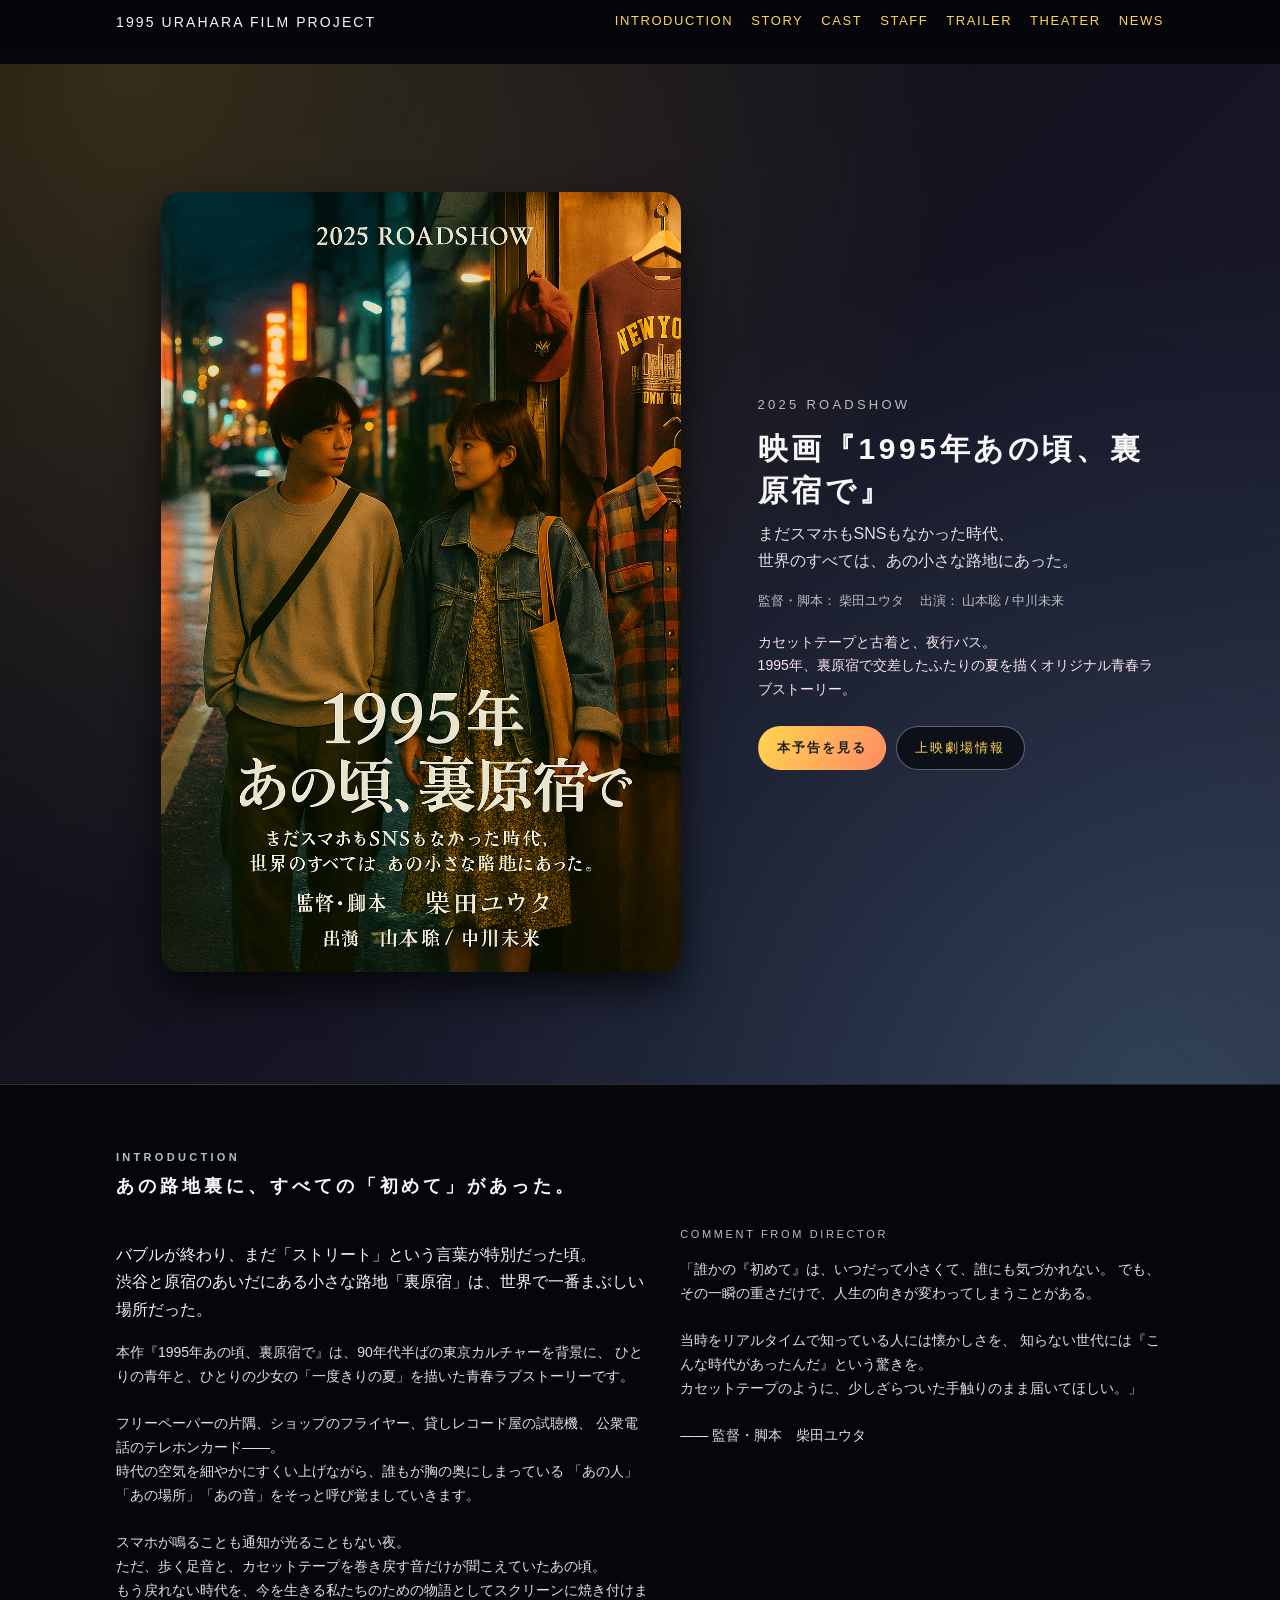
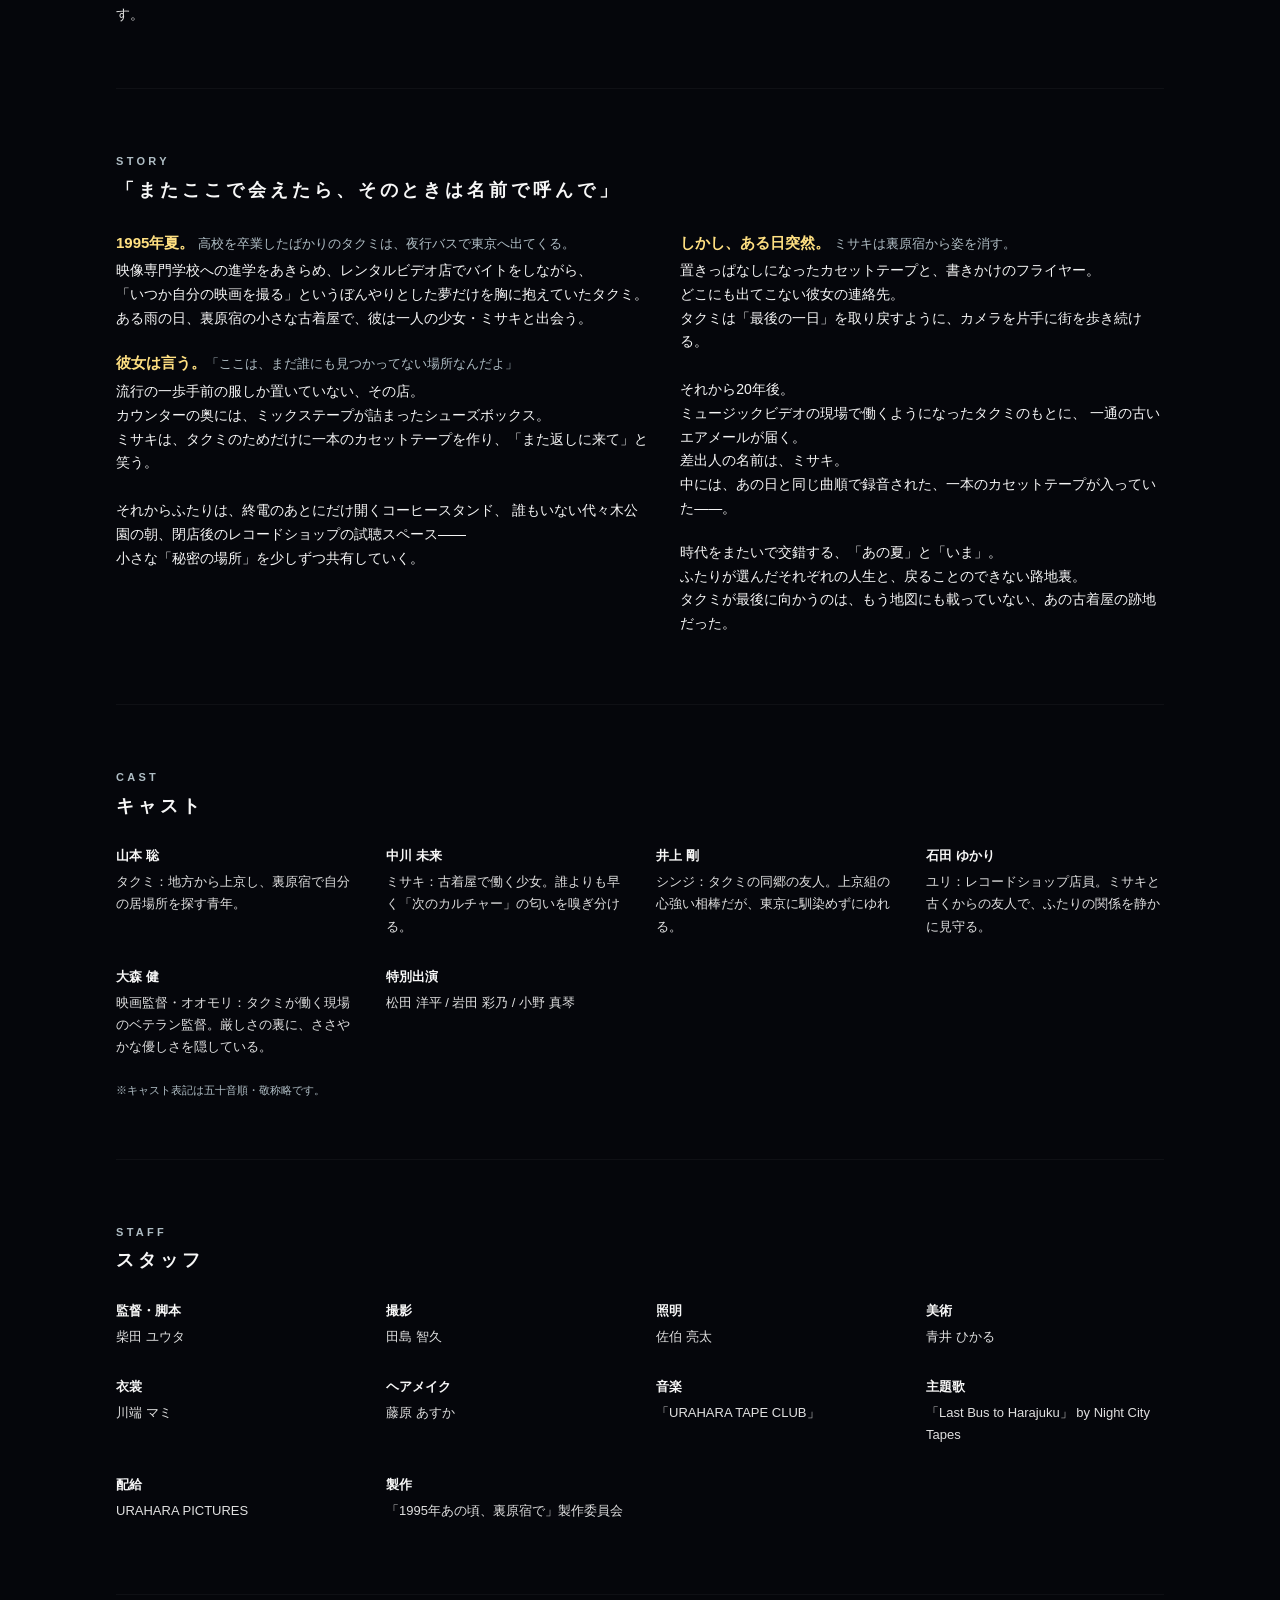
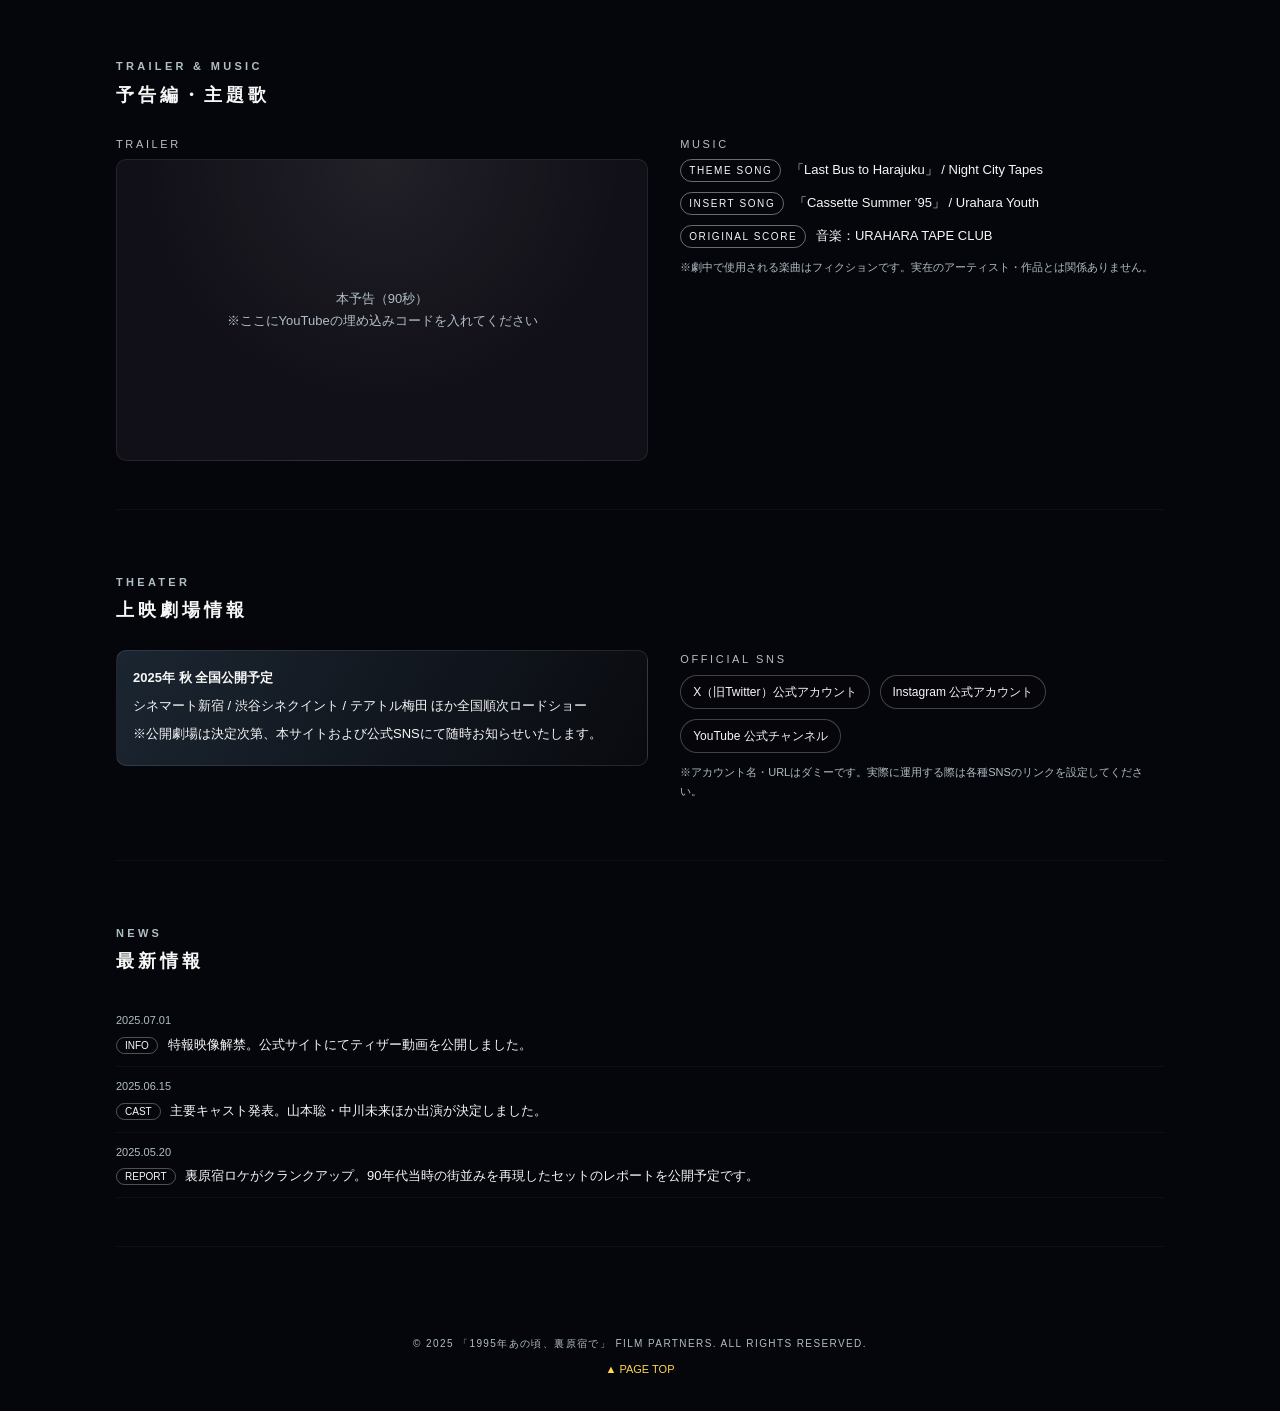
==== index.html @ 5f86fd77 "Add files via upload" ====
<!DOCTYPE html>
<html lang="ja">
<head>
    <meta charset="UTF-8">
    <title>映画『1995年あの頃、裏原宿で』公式サイト風ページ</title>
    <meta name="viewport" content="width=device-width, initial-scale=1">
    <meta name="description" content="映画『1995年あの頃、裏原宿で』。90年代半ば、裏原宿で出会ったふたりの青春ラブストーリー。">
    <style>
        /* -------------------------
           Base
        ------------------------- */
        * {
            box-sizing: border-box;
        }

        body {
            margin: 0;
            font-family: -apple-system, BlinkMacSystemFont, "Helvetica Neue", "Segoe UI", "ヒラギノ角ゴ ProN W3", "Hiragino Kaku Gothic ProN", "メイリオ", Meiryo, sans-serif;
            background: #05060b;
            color: #f7f7f7;
            line-height: 1.7;
        }

        a {
            color: #ffd54f;
            text-decoration: none;
        }
        a:hover {
            text-decoration: underline;
        }

        img {
            max-width: 100%;
            height: auto;
            display: block;
        }

        .wrapper {
            max-width: 1080px;
            margin: 0 auto;
            padding: 0 16px 64px;
        }

        /* -------------------------
           Header / Nav
        ------------------------- */
        header {
            position: fixed;
            top: 0;
            left: 0;
            right: 0;
            z-index: 100;
            background: linear-gradient(to bottom, rgba(5,6,11,0.95), rgba(5,6,11,0.2));
            backdrop-filter: blur(6px);
        }

        .header-inner {
            max-width: 1080px;
            margin: 0 auto;
            padding: 10px 16px;
            display: flex;
            align-items: center;
            justify-content: space-between;
        }

        .logo {
            font-size: 14px;
            letter-spacing: .15em;
            text-transform: uppercase;
            color: #f7f7f7;
        }

        .nav {
            display: flex;
            gap: 18px;
            font-size: 13px;
            letter-spacing: .12em;
        }

        .nav a {
            position: relative;
            padding-bottom: 4px;
        }

        .nav a::after {
            content: "";
            position: absolute;
            left: 0;
            bottom: 0;
            width: 0;
            height: 1px;
            background: #ffd54f;
            transition: width 0.25s;
        }

        .nav a:hover::after {
            width: 100%;
        }

        /* -------------------------
           Hero
        ------------------------- */
        .hero {
            margin-top: 64px;
            background:
                radial-gradient(circle at 10% 0%, rgba(255,213,79,0.18) 0, transparent 55%),
                radial-gradient(circle at 90% 100%, rgba(129,212,250,0.18) 0, transparent 55%),
                linear-gradient(135deg, #05060b 0%, #12111c 35%, #18182a 75%, #222233 100%);
            border-bottom: 1px solid rgba(255,255,255,0.06);
        }

        .hero-inner {
            max-width: 1080px;
            margin: 0 auto;
            padding: 80px 16px 64px;
            display: grid;
            /* 左＝画像／右＝テキスト。画像を広めに */
            grid-template-columns: minmax(0, 1.8fr) minmax(0, 1.2fr);
            gap: 32px;
            align-items: center;
        }

        @media (max-width: 768px) {
            .hero-inner {
                grid-template-columns: 1fr;
                padding-top: 72px;
            }
        }

        .hero-copy-eyecatch {
            font-size: 13px;
            letter-spacing: .25em;
            text-transform: uppercase;
            color: #bdbdbd;
            margin-bottom: 12px;
        }

        .hero-title-ja {
            font-size: 30px;
            line-height: 1.4;
            margin: 0 0 8px;
            letter-spacing: .12em;
        }

        .hero-subtitle {
            font-size: 16px;
            color: #e0e0e0;
            margin-bottom: 16px;
        }

        .hero-meta {
            font-size: 13px;
            color: #bdbdbd;
            margin-bottom: 18px;
        }

        .hero-meta span {
            display: inline-block;
            margin-right: 12px;
        }

        .hero-tagline {
            font-size: 14px;
            color: #fce4ec;
            margin-bottom: 24px;
        }

        .hero-buttons {
            display: flex;
            flex-wrap: wrap;
            gap: 10px;
        }

        .btn-main,
        .btn-sub {
            display: inline-flex;
            align-items: center;
            justify-content: center;
            padding: 10px 18px;
            font-size: 13px;
            border-radius: 999px;
            border: 1px solid rgba(255,255,255,0.35);
            text-transform: uppercase;
            letter-spacing: .16em;
            background: rgba(5,6,11,0.7);
        }

        .btn-main {
            background: linear-gradient(120deg, #ffd54f, #ff8a65);
            color: #212121;
            border-color: transparent;
            font-weight: 600;
        }

        .btn-main:hover {
            filter: brightness(1.08);
            text-decoration: none;
        }

        .btn-sub:hover {
            background: rgba(255,255,255,0.08);
            text-decoration: none;
        }

        .hero-poster {
            position: relative;
            border-radius: 20px;
            overflow: hidden;
            margin: 0 auto;
            max-width: 520px;           /* ポスターを大きめに表示 */
            box-shadow: 0 18px 40px rgba(0,0,0,0.7);
        }

        .hero-poster img {
            width: 100%;
            height: auto;
            display: block;
        }

        /* -------------------------
           Sections
        ------------------------- */
        section {
            padding: 48px 0;
            border-bottom: 1px solid rgba(255,255,255,0.04);
        }

        .section-title {
            font-size: 18px;
            letter-spacing: .22em;
            text-transform: uppercase;
            margin-bottom: 24px;
        }

        .section-title span {
            display: block;
            font-size: 11px;
            color: #b0bec5;
            letter-spacing: .3em;
            margin-bottom: 4px;
        }

        .intro-lead {
            font-size: 16px;
            margin-bottom: 18px;
        }

        .intro-text {
            font-size: 14px;
            color: #e0e0e0;
        }

        .two-column {
            display: grid;
            grid-template-columns: minmax(0, 2.2fr) minmax(0, 2fr);
            gap: 32px;
        }

        @media (max-width: 768px) {
            .two-column {
                grid-template-columns: 1fr;
            }
        }

        .section-label {
            font-size: 11px;
            color: #bdbdbd;
            text-transform: uppercase;
            letter-spacing: .24em;
            margin-bottom: 6px;
        }

        .story-text p {
            margin-top: 0;
            margin-bottom: 12px;
            font-size: 14px;
        }

        .story-year {
            font-size: 13px;
            color: #b0bec5;
            margin-bottom: 4px;
        }

        .story-year strong {
            font-size: 15px;
            color: #ffe082;
        }

        .story-block {
            margin-bottom: 20px;
        }

        /* Cast / Staff */
        .credit-list {
            display: grid;
            grid-template-columns: repeat(auto-fit, minmax(220px, 1fr));
            gap: 18px 32px;
            font-size: 13px;
        }

        .credit-list dt {
            font-weight: 700;
            margin-bottom: 4px;
        }

        .credit-list dd {
            margin: 0 0 10px;
            color: #e0e0e0;
        }

        .credit-note {
            font-size: 11px;
            color: #b0bec5;
            margin-top: 10px;
        }

        /* Trailer / Music / Theater */
        .video-frame {
            position: relative;
            padding-top: 56.25%;
            border-radius: 10px;
            overflow: hidden;
            background: radial-gradient(circle at 50% 0%, rgba(255,255,255,0.07), transparent 60%), #111018;
            border: 1px solid rgba(255,255,255,0.08);
        }

        .video-frame-inner {
            position: absolute;
            inset: 0;
            display: flex;
            align-items: center;
            justify-content: center;
            font-size: 13px;
            color: #b0bec5;
            text-align: center;
        }

        .music-list {
            list-style: none;
            padding: 0;
            margin: 0;
            font-size: 13px;
        }

        .music-list li {
            margin-bottom: 10px;
        }

        .badge {
            display: inline-block;
            padding: 2px 8px;
            font-size: 10px;
            border-radius: 999px;
            border: 1px solid rgba(255,255,255,0.4);
            margin-right: 6px;
            letter-spacing: .16em;
            text-transform: uppercase;
        }

        .theater-box {
            font-size: 13px;
            border-radius: 10px;
            padding: 16px 16px 14px;
            border: 1px solid rgba(255,255,255,0.1);
            background: linear-gradient(120deg, rgba(144,202,249,0.16), rgba(255,255,255,0.02));
        }

        .theater-box p {
            margin: 0 0 6px;
        }

        .sns-list {
            display: flex;
            flex-wrap: wrap;
            gap: 10px;
            font-size: 12px;
        }

        .sns-chip {
            border-radius: 999px;
            padding: 6px 12px;
            border: 1px solid rgba(255,255,255,0.25);
            background: rgba(5,6,11,0.8);
        }

        /* News */
        .news-list {
            list-style: none;
            margin: 0;
            padding: 0;
            font-size: 13px;
        }

        .news-item {
            padding: 10px 0;
            border-bottom: 1px solid rgba(255,255,255,0.04);
        }

        .news-date {
            font-size: 11px;
            color: #b0bec5;
            margin-bottom: 4px;
        }

        .news-tag {
            font-size: 10px;
            border-radius: 999px;
            padding: 2px 8px;
            margin-right: 6px;
            border: 1px solid rgba(255,255,255,0.3);
        }

        /* Footer */
        footer {
            padding: 24px 16px 32px;
            font-size: 10px;
            text-align: center;
            color: #b0bec5;
        }

        .copy {
            letter-spacing: .14em;
            text-transform: uppercase;
        }

        .page-top {
            display: inline-block;
            margin-top: 8px;
            font-size: 11px;
        }
    </style>
</head>
<body id="top">

<header>
    <div class="header-inner">
        <div class="logo">1995 URAHARA FILM PROJECT</div>
        <nav class="nav">
            <a href="#intro">INTRODUCTION</a>
            <a href="#story">STORY</a>
            <a href="#cast">CAST</a>
            <a href="#staff">STAFF</a>
            <a href="#trailer">TRAILER</a>
            <a href="#theater">THEATER</a>
            <a href="#news">NEWS</a>
        </nav>
    </div>
</header>

<!-- Hero -->
<section class="hero">
    <div class="hero-inner">
        <!-- 大きなポスター画像 -->
        <aside class="hero-poster" aria-label="映画ポスタービジュアル">
            <img src="poster_uraharakju1995.png"
                 alt="映画『1995年あの頃、裏原宿で』ポスタービジュアル">
        </aside>

        <!-- テキスト部分 -->
        <div>
            <div class="hero-copy-eyecatch">2025 ROADSHOW</div>
            <h1 class="hero-title-ja">映画『1995年あの頃、裏原宿で』</h1>
            <div class="hero-subtitle">
                まだスマホもSNSもなかった時代、<br>
                世界のすべては、あの小さな路地にあった。
            </div>

            <div class="hero-meta">
                <span>監督・脚本： 柴田ユウタ</span>
                <span>出演： 山本聡 / 中川未来</span>
            </div>

            <p class="hero-tagline">
                カセットテープと古着と、夜行バス。<br>
                1995年、裏原宿で交差したふたりの夏を描くオリジナル青春ラブストーリー。
            </p>

            <div class="hero-buttons">
                <a href="#trailer" class="btn-main">本予告を見る</a>
                <a href="#theater" class="btn-sub">上映劇場情報</a>
            </div>
        </div>
    </div>
</section>

<div class="wrapper">

    <!-- INTRODUCTION -->
    <section id="intro">
        <h2 class="section-title">
            <span>INTRODUCTION</span>
            あの路地裏に、すべての「初めて」があった。
        </h2>
        <div class="two-column">
            <div>
                <p class="intro-lead">
                    バブルが終わり、まだ「ストリート」という言葉が特別だった頃。<br>
                    渋谷と原宿のあいだにある小さな路地「裏原宿」は、世界で一番まぶしい場所だった。
                </p>
                <p class="intro-text">
                    本作『1995年あの頃、裏原宿で』は、90年代半ばの東京カルチャーを背景に、
                    ひとりの青年と、ひとりの少女の「一度きりの夏」を描いた青春ラブストーリーです。<br><br>
                    フリーペーパーの片隅、ショップのフライヤー、貸しレコード屋の試聴機、
                    公衆電話のテレホンカード——。<br>
                    時代の空気を細やかにすくい上げながら、誰もが胸の奥にしまっている
                    「あの人」「あの場所」「あの音」をそっと呼び覚ましていきます。<br><br>
                    スマホが鳴ることも通知が光ることもない夜。<br>
                    ただ、歩く足音と、カセットテープを巻き戻す音だけが聞こえていたあの頃。<br>
                    もう戻れない時代を、今を生きる私たちのための物語としてスクリーンに焼き付けます。
                </p>
            </div>
            <div>
                <div class="section-label">COMMENT FROM DIRECTOR</div>
                <p class="intro-text">
                    「誰かの『初めて』は、いつだって小さくて、誰にも気づかれない。
                    でも、その一瞬の重さだけで、人生の向きが変わってしまうことがある。<br><br>
                    当時をリアルタイムで知っている人には懐かしさを、
                    知らない世代には『こんな時代があったんだ』という驚きを。<br>
                    カセットテープのように、少しざらついた手触りのまま届いてほしい。」<br><br>
                    —— 監督・脚本　柴田ユウタ
                </p>
            </div>
        </div>
    </section>

    <!-- STORY -->
    <section id="story">
        <h2 class="section-title">
            <span>STORY</span>
            「またここで会えたら、そのときは名前で呼んで」
        </h2>
        <div class="two-column story-text">
            <div>
                <div class="story-block">
                    <div class="story-year"><strong>1995年夏。</strong> 高校を卒業したばかりのタクミは、夜行バスで東京へ出てくる。</div>
                    <p>
                        映像専門学校への進学をあきらめ、レンタルビデオ店でバイトをしながら、<br>
                        「いつか自分の映画を撮る」というぼんやりとした夢だけを胸に抱えていたタクミ。<br>
                        ある雨の日、裏原宿の小さな古着屋で、彼は一人の少女・ミサキと出会う。
                    </p>
                </div>
                <div class="story-block">
                    <div class="story-year"><strong>彼女は言う。</strong>「ここは、まだ誰にも見つかってない場所なんだよ」</div>
                    <p>
                        流行の一歩手前の服しか置いていない、その店。<br>
                        カウンターの奥には、ミックステープが詰まったシューズボックス。<br>
                        ミサキは、タクミのためだけに一本のカセットテープを作り、「また返しに来て」と笑う。<br><br>
                        それからふたりは、終電のあとにだけ開くコーヒースタンド、
                        誰もいない代々木公園の朝、閉店後のレコードショップの試聴スペース——<br>
                        小さな「秘密の場所」を少しずつ共有していく。
                    </p>
                </div>
            </div>
            <div>
                <div class="story-block">
                    <div class="story-year"><strong>しかし、ある日突然。</strong> ミサキは裏原宿から姿を消す。</div>
                    <p>
                        置きっぱなしになったカセットテープと、書きかけのフライヤー。<br>
                        どこにも出てこない彼女の連絡先。<br>
                        タクミは「最後の一日」を取り戻すように、カメラを片手に街を歩き続ける。<br><br>
                        それから20年後。<br>
                        ミュージックビデオの現場で働くようになったタクミのもとに、
                        一通の古いエアメールが届く。<br>
                        差出人の名前は、ミサキ。<br>
                        中には、あの日と同じ曲順で録音された、一本のカセットテープが入っていた——。
                    </p>
                </div>
                <div class="story-block">
                    <p>
                        時代をまたいで交錯する、「あの夏」と「いま」。<br>
                        ふたりが選んだそれぞれの人生と、戻ることのできない路地裏。<br>
                        タクミが最後に向かうのは、もう地図にも載っていない、あの古着屋の跡地だった。
                    </p>
                </div>
            </div>
        </div>
    </section>

    <!-- CAST -->
    <section id="cast">
        <h2 class="section-title">
            <span>CAST</span>
            キャスト
        </h2>
        <dl class="credit-list">
            <div>
                <dt>山本 聡</dt>
                <dd>タクミ：地方から上京し、裏原宿で自分の居場所を探す青年。</dd>
            </div>
            <div>
                <dt>中川 未来</dt>
                <dd>ミサキ：古着屋で働く少女。誰よりも早く「次のカルチャー」の匂いを嗅ぎ分ける。</dd>
            </div>
            <div>
                <dt>井上 剛</dt>
                <dd>シンジ：タクミの同郷の友人。上京組の心強い相棒だが、東京に馴染めずにゆれる。</dd>
            </div>
            <div>
                <dt>石田 ゆかり</dt>
                <dd>ユリ：レコードショップ店員。ミサキと古くからの友人で、ふたりの関係を静かに見守る。</dd>
            </div>
            <div>
                <dt>大森 健</dt>
                <dd>映画監督・オオモリ：タクミが働く現場のベテラン監督。厳しさの裏に、ささやかな優しさを隠している。</dd>
            </div>
            <div>
                <dt>特別出演</dt>
                <dd>松田 洋平 / 岩田 彩乃 / 小野 真琴</dd>
            </div>
        </dl>
        <p class="credit-note">
            ※キャスト表記は五十音順・敬称略です。
        </p>
    </section>

    <!-- STAFF -->
    <section id="staff">
        <h2 class="section-title">
            <span>STAFF</span>
            スタッフ
        </h2>
        <dl class="credit-list">
            <div>
                <dt>監督・脚本</dt>
                <dd>柴田 ユウタ</dd>
            </div>
            <div>
                <dt>撮影</dt>
                <dd>田島 智久</dd>
            </div>
            <div>
                <dt>照明</dt>
                <dd>佐伯 亮太</dd>
            </div>
            <div>
                <dt>美術</dt>
                <dd>青井 ひかる</dd>
            </div>
            <div>
                <dt>衣裳</dt>
                <dd>川端 マミ</dd>
            </div>
            <div>
                <dt>ヘアメイク</dt>
                <dd>藤原 あすか</dd>
            </div>
            <div>
                <dt>音楽</dt>
                <dd>「URAHARA TAPE CLUB」</dd>
            </div>
            <div>
                <dt>主題歌</dt>
                <dd>「Last Bus to Harajuku」 by Night City Tapes</dd>
            </div>
            <div>
                <dt>配給</dt>
                <dd>URAHARA PICTURES</dd>
            </div>
            <div>
                <dt>製作</dt>
                <dd>「1995年あの頃、裏原宿で」製作委員会</dd>
            </div>
        </dl>
    </section>

    <!-- TRAILER / MUSIC -->
    <section id="trailer">
        <h2 class="section-title">
            <span>TRAILER &amp; MUSIC</span>
            予告編・主題歌
        </h2>
        <div class="two-column">
            <div>
                <div class="section-label">TRAILER</div>
                <div class="video-frame">
                    <!-- 実際にYouTubeなどを埋め込む場合は iframe をここに -->
                    <div class="video-frame-inner">
                        本予告（90秒）<br>
                        ※ここにYouTubeの埋め込みコードを入れてください
                    </div>
                </div>
            </div>
            <div>
                <div class="section-label">MUSIC</div>
                <ul class="music-list">
                    <li>
                        <span class="badge">THEME SONG</span>
                        「Last Bus to Harajuku」 / Night City Tapes
                    </li>
                    <li>
                        <span class="badge">INSERT SONG</span>
                        「Cassette Summer ’95」 / Urahara Youth
                    </li>
                    <li>
                        <span class="badge">ORIGINAL SCORE</span>
                        音楽：URAHARA TAPE CLUB
                    </li>
                </ul>
                <p class="credit-note">
                    ※劇中で使用される楽曲はフィクションです。実在のアーティスト・作品とは関係ありません。
                </p>
            </div>
        </div>
    </section>

    <!-- THEATER -->
    <section id="theater">
        <h2 class="section-title">
            <span>THEATER</span>
            上映劇場情報
        </h2>
        <div class="two-column">
            <div>
                <div class="theater-box">
                    <p><strong>2025年 秋 全国公開予定</strong></p>
                    <p>シネマート新宿 / 渋谷シネクイント / テアトル梅田 ほか全国順次ロードショー</p>
                    <p>※公開劇場は決定次第、本サイトおよび公式SNSにて随時お知らせいたします。</p>
                </div>
            </div>
            <div>
                <div class="section-label">OFFICIAL SNS</div>
                <div class="sns-list">
                    <div class="sns-chip">X（旧Twitter）公式アカウント</div>
                    <div class="sns-chip">Instagram 公式アカウント</div>
                    <div class="sns-chip">YouTube 公式チャンネル</div>
                </div>
                <p class="credit-note">
                    ※アカウント名・URLはダミーです。実際に運用する際は各種SNSのリンクを設定してください。
                </p>
            </div>
        </div>
    </section>

    <!-- NEWS -->
    <section id="news">
        <h2 class="section-title">
            <span>NEWS</span>
            最新情報
        </h2>
        <ul class="news-list">
            <li class="news-item">
                <div class="news-date">2025.07.01</div>
                <div>
                    <span class="news-tag">INFO</span>
                    特報映像解禁。公式サイトにてティザー動画を公開しました。
                </div>
            </li>
            <li class="news-item">
                <div class="news-date">2025.06.15</div>
                <div>
                    <span class="news-tag">CAST</span>
                    主要キャスト発表。山本聡・中川未来ほか出演が決定しました。
                </div>
            </li>
            <li class="news-item">
                <div class="news-date">2025.05.20</div>
                <div>
                    <span class="news-tag">REPORT</span>
                    裏原宿ロケがクランクアップ。90年代当時の街並みを再現したセットのレポートを公開予定です。
                </div>
            </li>
        </ul>
    </section>

</div><!-- /.wrapper -->

<footer>
    <div class="copy">
        © 2025 「1995年あの頃、裏原宿で」 Film Partners. All Rights Reserved.
    </div>
    <a href="#top" class="page-top">▲ PAGE TOP</a>
</footer>

</body>
</html>
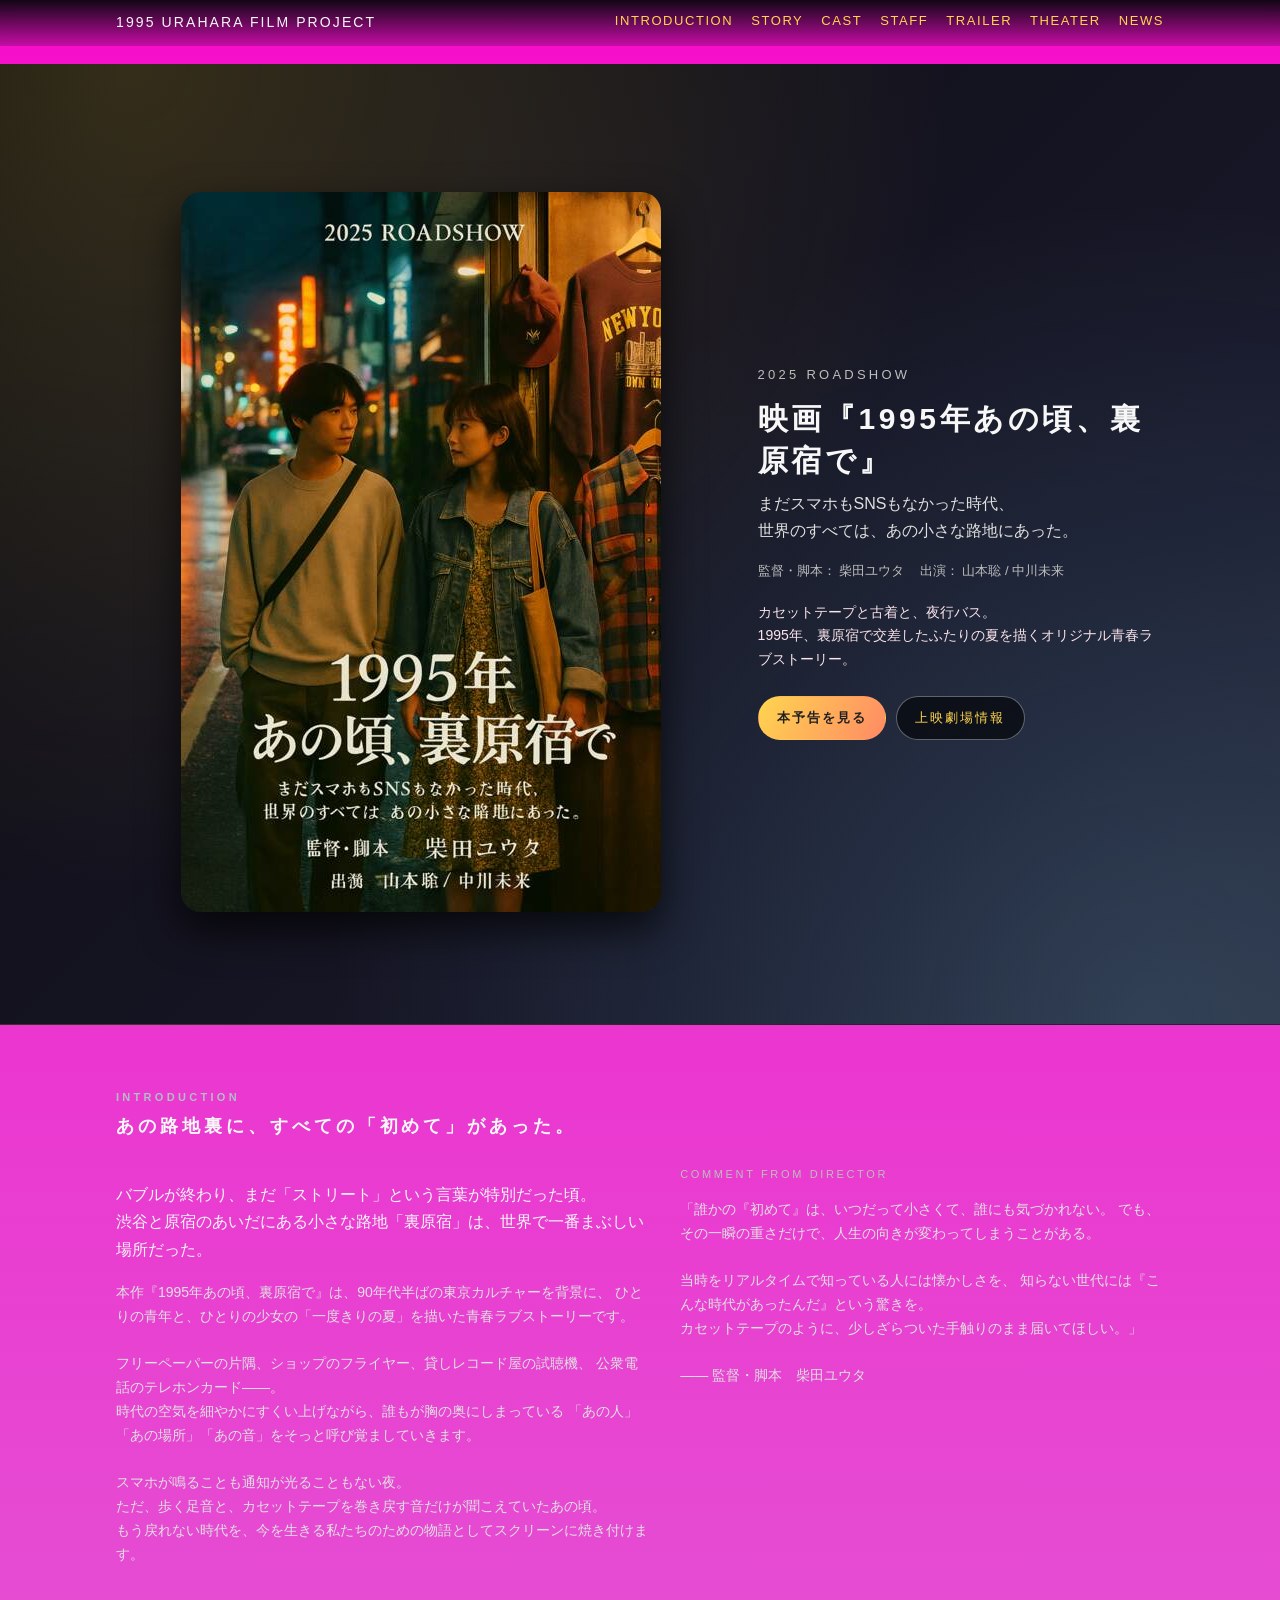
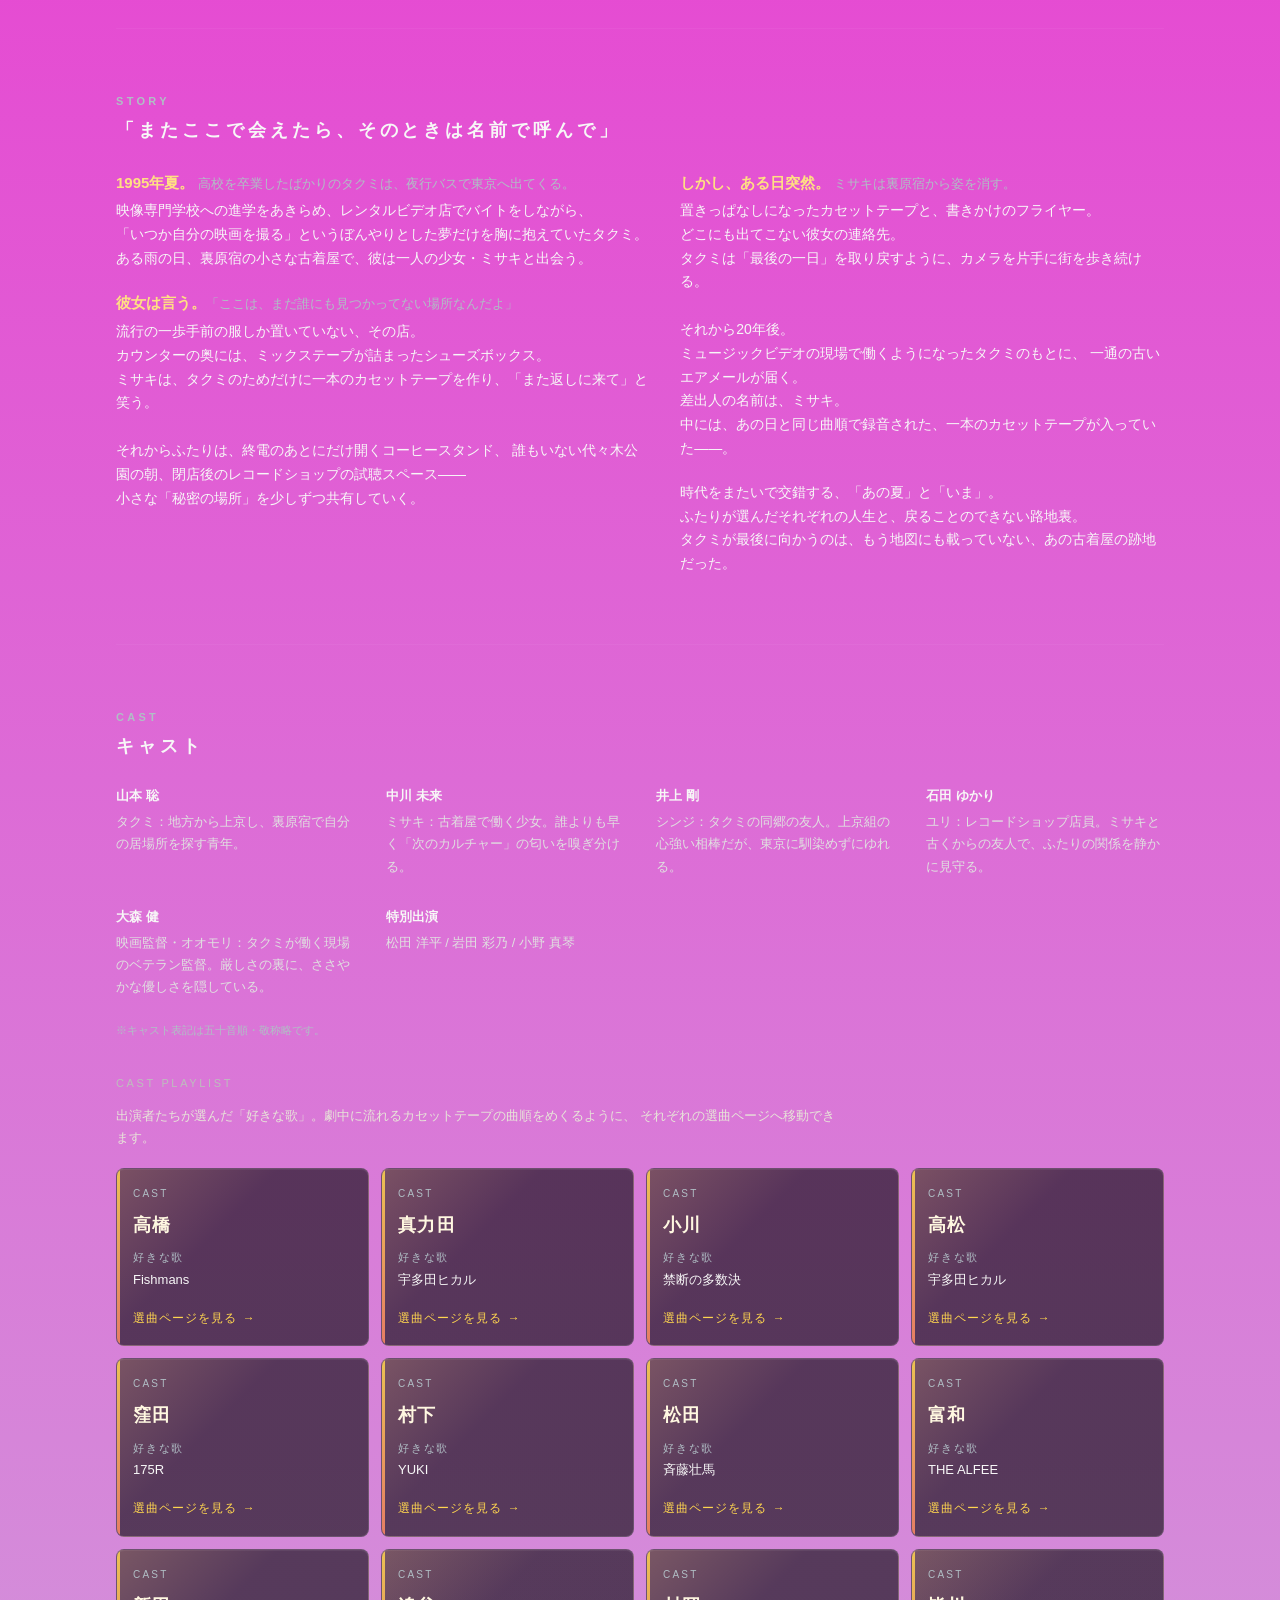
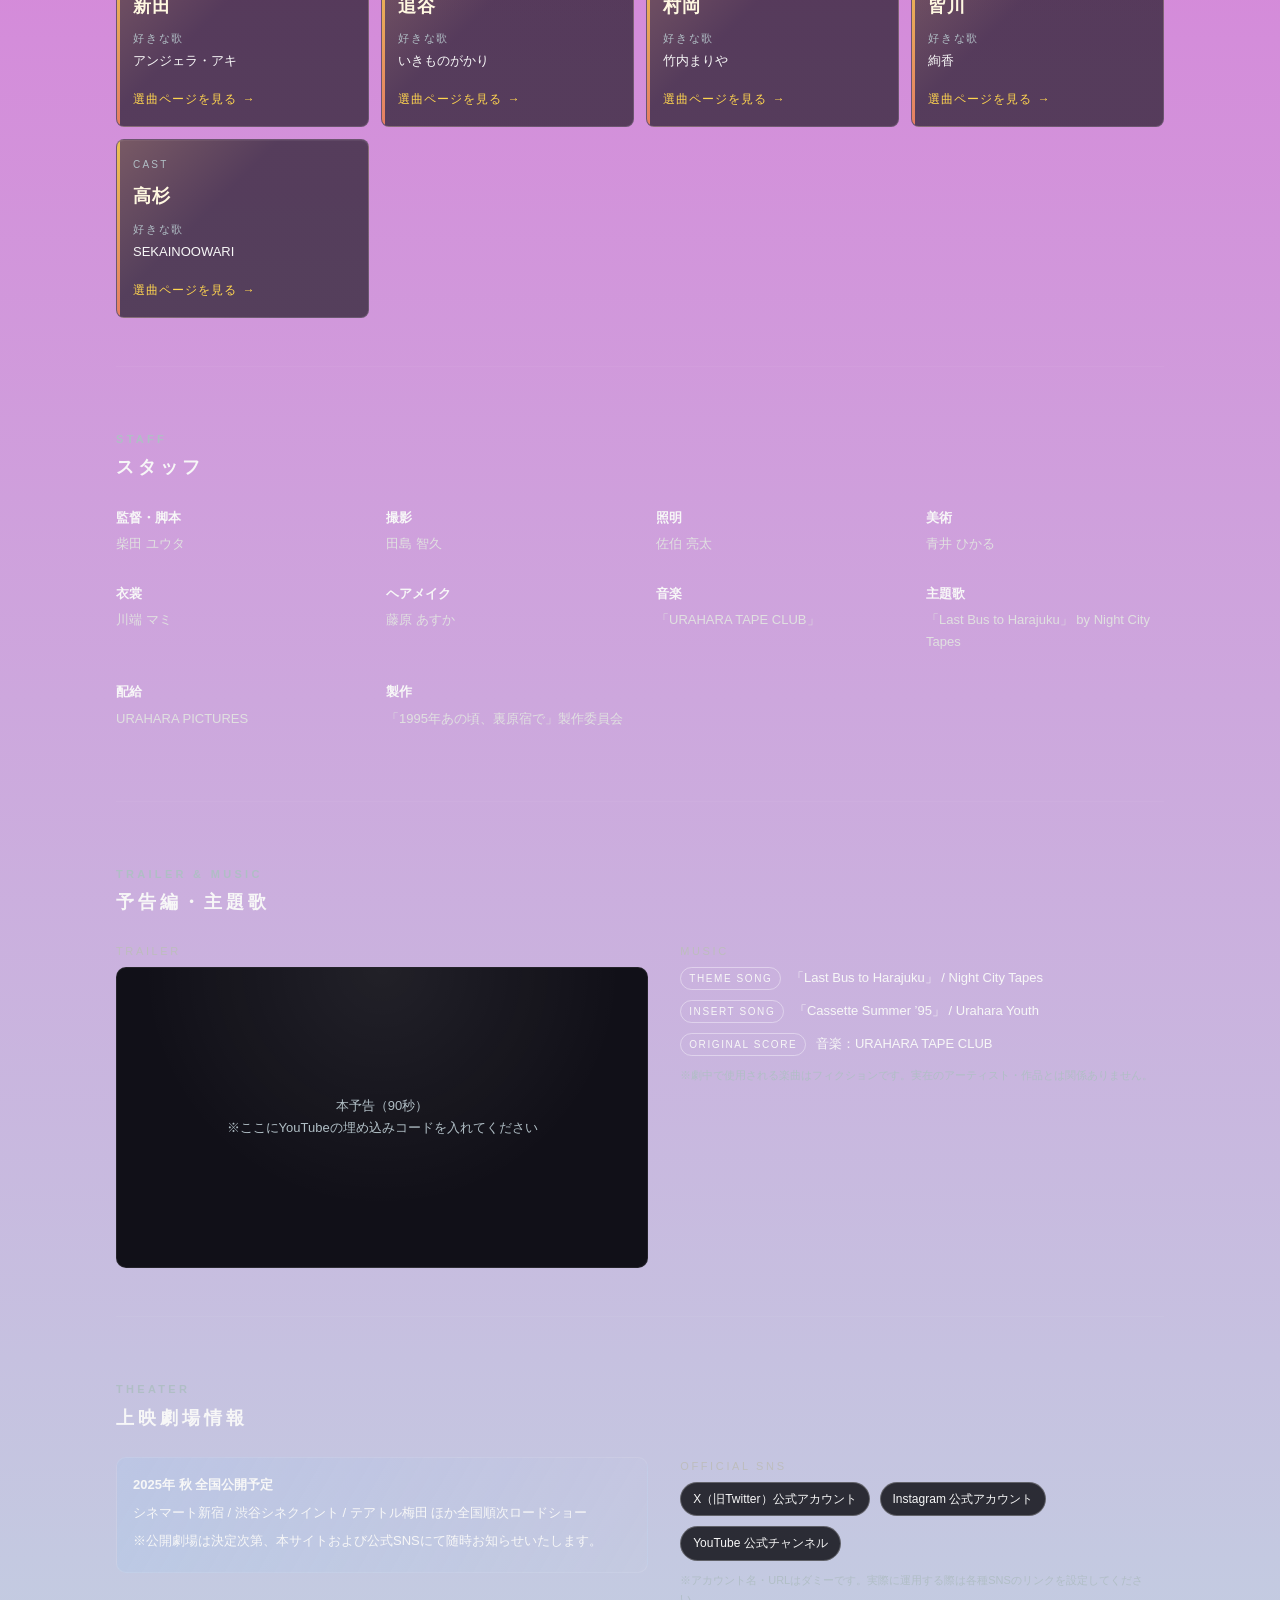
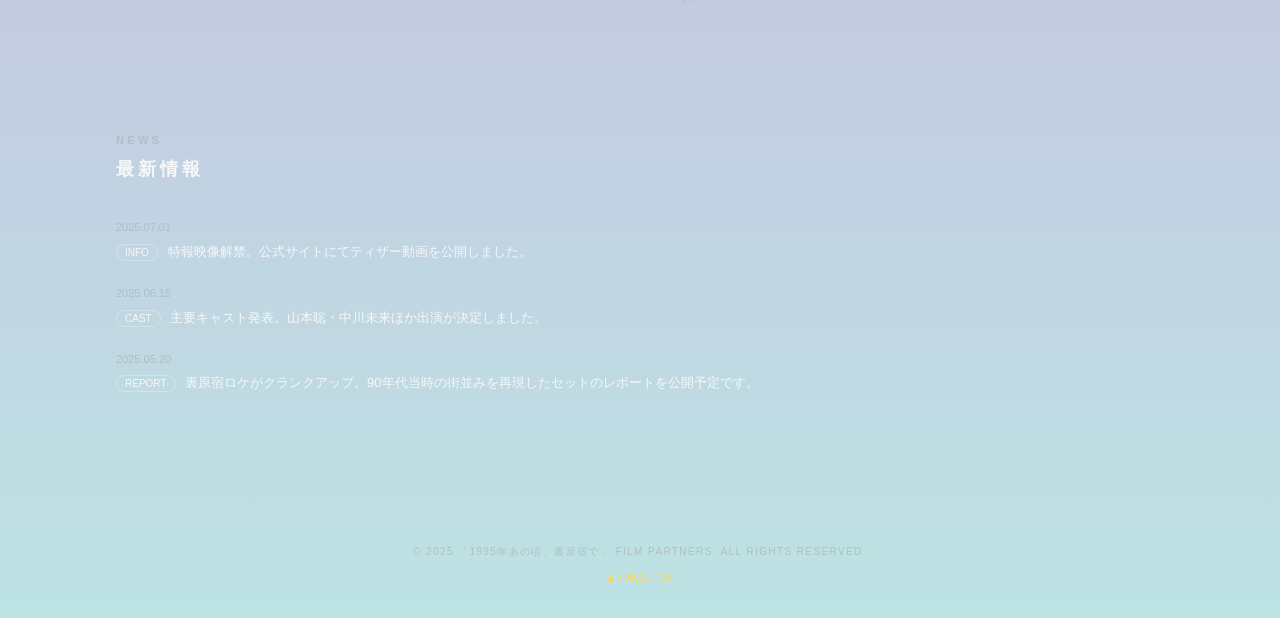
==== commit 921fc471: "Add files via upload" ====
--- a/index.html
+++ b/index.html
@@ -16,7 +16,9 @@
         body {
             margin: 0;
             font-family: -apple-system, BlinkMacSystemFont, "Helvetica Neue", "Segoe UI", "ヒラギノ角ゴ ProN W3", "Hiragino Kaku Gothic ProN", "メイリオ", Meiryo, sans-serif;
-            background: #05060b;
+            background: #7b85b6;
+            background: linear-gradient(rgba(253, 16, 166, 0.5),rgba(29, 57, 239, 0.5));
+            background: linear-gradient(rgb(246, 13, 203),rgb(189, 227, 228));
             color: #f7f7f7;
             line-height: 1.7;
         }
@@ -309,16 +311,105 @@
             color: #e0e0e0;
         }
 
-        .credit-note {
-            font-size: 11px;
-            color: #b0bec5;
-            margin-top: 10px;
-        }
-
-        /* Trailer / Music / Theater */
-        .video-frame {
-            position: relative;
-            padding-top: 56.25%;
+        .credit-note {
+            font-size: 11px;
+            color: #b0bec5;
+            margin-top: 10px;
+        }
+
+        .cast-song-intro {
+            margin: 34px 0 16px;
+            max-width: 720px;
+            color: #e7e4d8;
+            font-size: 13px;
+        }
+
+        .cast-song-grid {
+            display: grid;
+            grid-template-columns: repeat(auto-fit, minmax(230px, 1fr));
+            gap: 12px;
+            margin-top: 18px;
+        }
+
+        .cast-song-card {
+            position: relative;
+            min-height: 132px;
+            padding: 16px 16px 15px;
+            border: 1px solid rgba(255,255,255,0.13);
+            border-radius: 8px;
+            background:
+                linear-gradient(135deg, rgba(255,213,79,0.14), rgba(5,6,11,0.15) 38%),
+                rgba(5,6,11,0.54);
+            box-shadow: inset 0 1px 0 rgba(255,255,255,0.06);
+            overflow: hidden;
+        }
+
+        .cast-song-card::before {
+            content: "";
+            position: absolute;
+            left: 0;
+            top: 0;
+            width: 3px;
+            height: 100%;
+            background: linear-gradient(to bottom, #ffd54f, #ff8a65);
+            opacity: .85;
+        }
+
+        .cast-song-role {
+            display: block;
+            margin-bottom: 8px;
+            color: #b0bec5;
+            font-size: 10px;
+            letter-spacing: .22em;
+            text-transform: uppercase;
+        }
+
+        .cast-song-name {
+            margin: 0 0 8px;
+            color: #fff8e1;
+            font-size: 18px;
+            font-weight: 700;
+            letter-spacing: .08em;
+        }
+
+        .cast-song-label {
+            color: #b0bec5;
+            font-size: 11px;
+            letter-spacing: .16em;
+        }
+
+        .cast-song-title {
+            margin: 2px 0 12px;
+            color: #f7f7f7;
+            font-size: 13px;
+        }
+
+        .cast-song-card a {
+            display: inline-flex;
+            align-items: center;
+            color: #ffd54f;
+            font-size: 12px;
+            letter-spacing: .08em;
+        }
+
+        .cast-song-card a::after {
+            content: "→";
+            margin-left: 6px;
+            transition: transform .2s ease;
+        }
+
+        .cast-song-card a:hover {
+            text-decoration: none;
+        }
+
+        .cast-song-card a:hover::after {
+            transform: translateX(3px);
+        }
+
+        /* Trailer / Music / Theater */
+        .video-frame {
+            position: relative;
+            padding-top: 56.25%;
             border-radius: 10px;
             overflow: hidden;
             background: radial-gradient(circle at 50% 0%, rgba(255,255,255,0.07), transparent 60%), #111018;
@@ -453,8 +544,8 @@
     <div class="hero-inner">
         <!-- 大きなポスター画像 -->
         <aside class="hero-poster" aria-label="映画ポスタービジュアル">
-            <img src="poster_uraharakju1995.png"
-                 alt="映画『1995年あの頃、裏原宿で』ポスタービジュアル">
+            <img src="movie-web.jpg"
+                 alt="映画『1995年あの頃、裏原宿で』ポスタービジュアル">
         </aside>
 
         <!-- テキスト部分 -->
@@ -609,10 +700,112 @@
                 <dd>松田 洋平 / 岩田 彩乃 / 小野 真琴</dd>
             </div>
         </dl>
-        <p class="credit-note">
-            ※キャスト表記は五十音順・敬称略です。
-        </p>
-    </section>
+        <p class="credit-note">
+            ※キャスト表記は五十音順・敬称略です。
+        </p>
+
+        <div class="cast-song-intro">
+            <div class="section-label">CAST PLAYLIST</div>
+            <p>
+                出演者たちが選んだ「好きな歌」。劇中に流れるカセットテープの曲順をめくるように、
+                それぞれの選曲ページへ移動できます。
+            </p>
+        </div>
+
+        <div class="cast-song-grid" aria-label="出演者の好きな歌リンク集">
+            <article class="cast-song-card">
+                <span class="cast-song-role">CAST</span>
+                <h3 class="cast-song-name">高橋</h3>
+                <div class="cast-song-label">好きな歌</div>
+                <p class="cast-song-title">Fishmans</p>
+                <a href="https://yt-takahashi00.github.io/mysite/" target="_blank" rel="noopener">選曲ページを見る</a>
+            </article>
+            <article class="cast-song-card">
+                <span class="cast-song-role">CAST</span>
+                <h3 class="cast-song-name">真力田</h3>
+                <div class="cast-song-label">好きな歌</div>
+                <p class="cast-song-title">宇多田ヒカル</p>
+                <a href="https://naomimakata.github.io/mysite/" target="_blank" rel="noopener">選曲ページを見る</a>
+            </article>
+            <article class="cast-song-card">
+                <span class="cast-song-role">CAST</span>
+                <h3 class="cast-song-name">小川</h3>
+                <div class="cast-song-label">好きな歌</div>
+                <p class="cast-song-title">禁断の多数決</p>
+                <a href="https://ogawahi.github.io/mysite/" target="_blank" rel="noopener">選曲ページを見る</a>
+            </article>
+            <article class="cast-song-card">
+                <span class="cast-song-role">CAST</span>
+                <h3 class="cast-song-name">高松</h3>
+                <div class="cast-song-label">好きな歌</div>
+                <p class="cast-song-title">宇多田ヒカル</p>
+                <a href="https://naho19810523-beep.github.io/mysite/mysong.html" target="_blank" rel="noopener">選曲ページを見る</a>
+            </article>
+            <article class="cast-song-card">
+                <span class="cast-song-role">CAST</span>
+                <h3 class="cast-song-name">窪田</h3>
+                <div class="cast-song-label">好きな歌</div>
+                <p class="cast-song-title">175R</p>
+                <a href="https://khmaa-ops.github.io/mysite/" target="_blank" rel="noopener">選曲ページを見る</a>
+            </article>
+            <article class="cast-song-card">
+                <span class="cast-song-role">CAST</span>
+                <h3 class="cast-song-name">村下</h3>
+                <div class="cast-song-label">好きな歌</div>
+                <p class="cast-song-title">YUKI</p>
+                <a href="https://aya7mido.github.io/mysite/" target="_blank" rel="noopener">選曲ページを見る</a>
+            </article>
+            <article class="cast-song-card">
+                <span class="cast-song-role">CAST</span>
+                <h3 class="cast-song-name">松田</h3>
+                <div class="cast-song-label">好きな歌</div>
+                <p class="cast-song-title">斉藤壮馬</p>
+                <a href="https://taro675.github.io/mysite/" target="_blank" rel="noopener">選曲ページを見る</a>
+            </article>
+            <article class="cast-song-card">
+                <span class="cast-song-role">CAST</span>
+                <h3 class="cast-song-name">富和</h3>
+                <div class="cast-song-label">好きな歌</div>
+                <p class="cast-song-title">THE ALFEE</p>
+                <a href="https://j-fuwa.github.io/mysite/" target="_blank" rel="noopener">選曲ページを見る</a>
+            </article>
+            <article class="cast-song-card">
+                <span class="cast-song-role">CAST</span>
+                <h3 class="cast-song-name">新田</h3>
+                <div class="cast-song-label">好きな歌</div>
+                <p class="cast-song-title">アンジェラ・アキ</p>
+                <a href="https://aya421xx.github.io/mysite/" target="_blank" rel="noopener">選曲ページを見る</a>
+            </article>
+            <article class="cast-song-card">
+                <span class="cast-song-role">CAST</span>
+                <h3 class="cast-song-name">追谷</h3>
+                <div class="cast-song-label">好きな歌</div>
+                <p class="cast-song-title">いきものがかり</p>
+                <a href="https://rutoonsam-01.github.io/mysite/" target="_blank" rel="noopener">選曲ページを見る</a>
+            </article>
+            <article class="cast-song-card">
+                <span class="cast-song-role">CAST</span>
+                <h3 class="cast-song-name">村岡</h3>
+                <div class="cast-song-label">好きな歌</div>
+                <p class="cast-song-title">竹内まりや</p>
+                <a href="https://atsuko260602-art.github.io/mysite/" target="_blank" rel="noopener">選曲ページを見る</a>
+            </article>
+            <article class="cast-song-card">
+                <span class="cast-song-role">CAST</span>
+                <h3 class="cast-song-name">皆川</h3>
+                <div class="cast-song-label">好きな歌</div>
+                <p class="cast-song-title">絢香</p>
+                <a href="https://tminakawa6081-web.github.io/mysong/" target="_blank" rel="noopener">選曲ページを見る</a>
+            </article>
+            <article class="cast-song-card">
+                <span class="cast-song-role">CAST</span>
+                <h3 class="cast-song-name">高杉</h3>
+                <div class="cast-song-label">好きな歌</div>
+                <p class="cast-song-title">SEKAINOOWARI</p>
+                <a href="https://gaoshanjieya-cmyk.github.io/mysite/" target="_blank" rel="noopener">選曲ページを見る</a>
+            </article>
+        </div>
+    </section>
 
     <!-- STAFF -->
     <section id="staff">
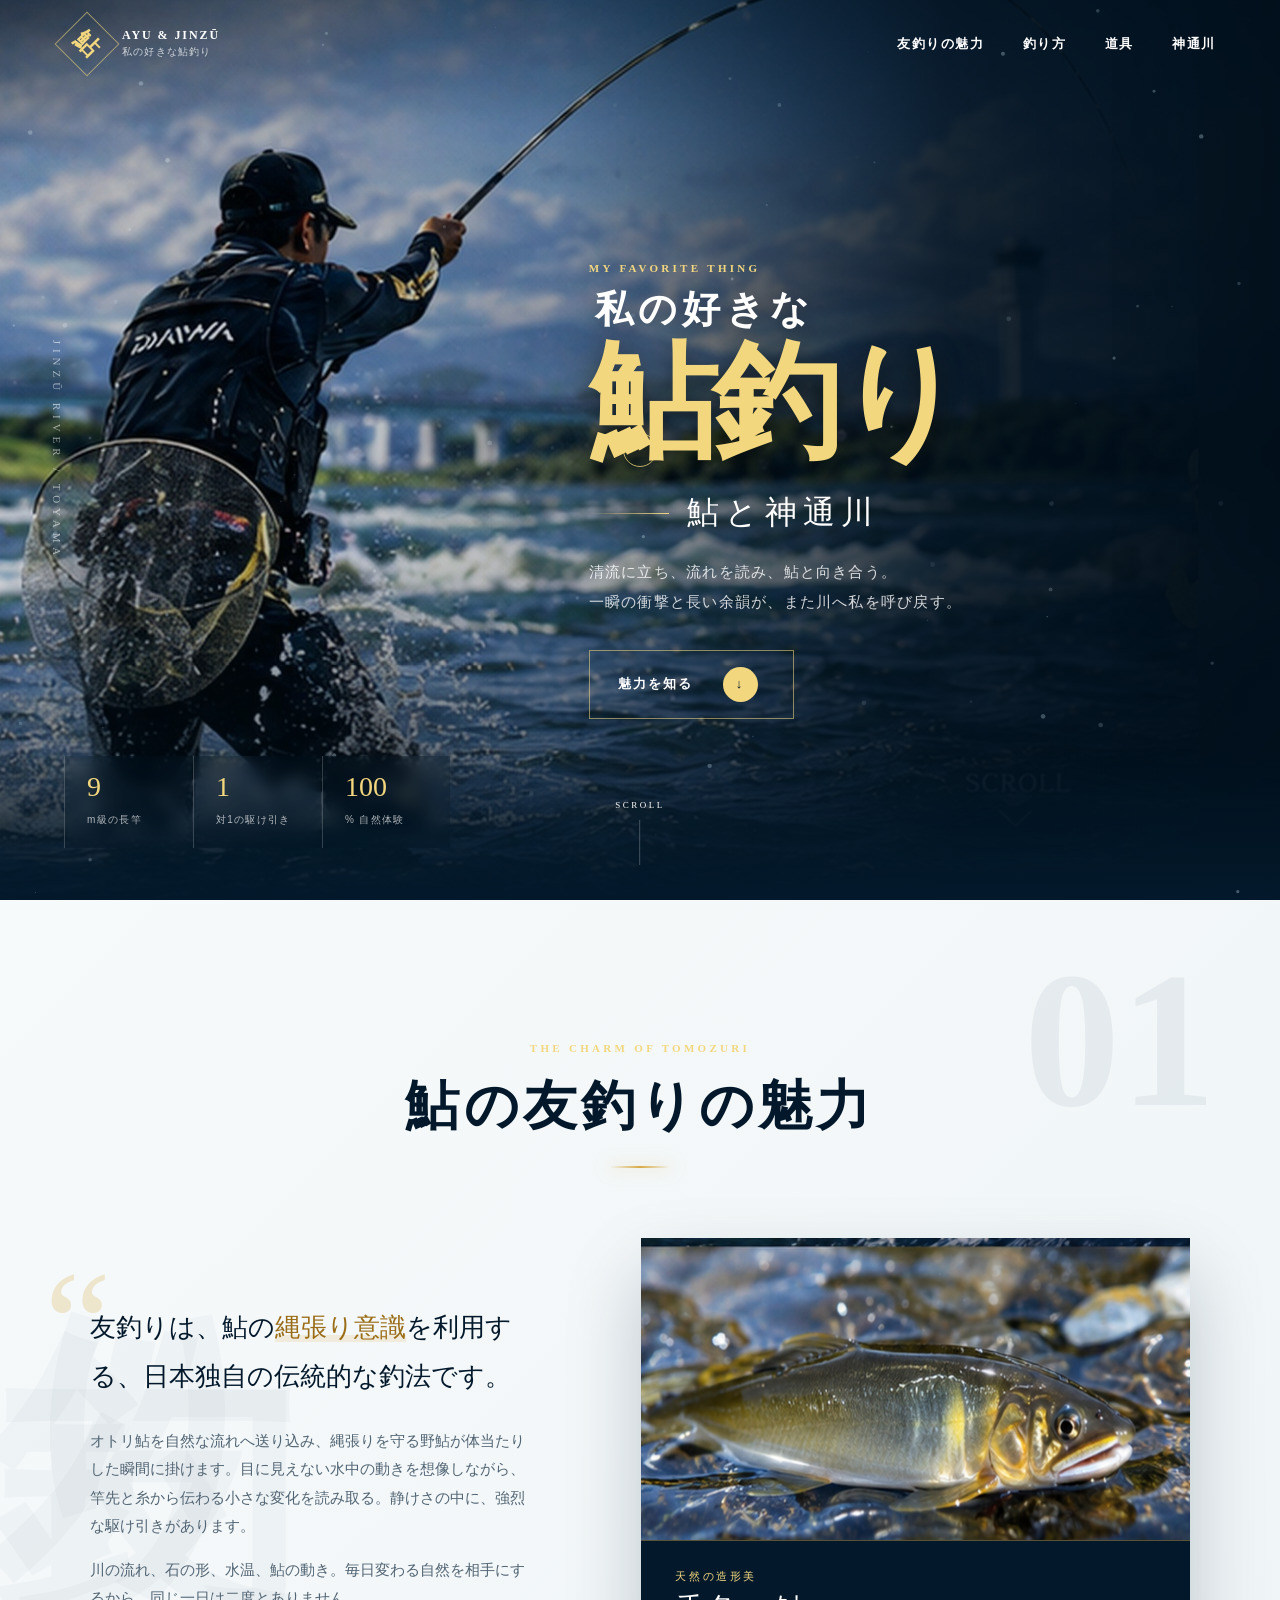
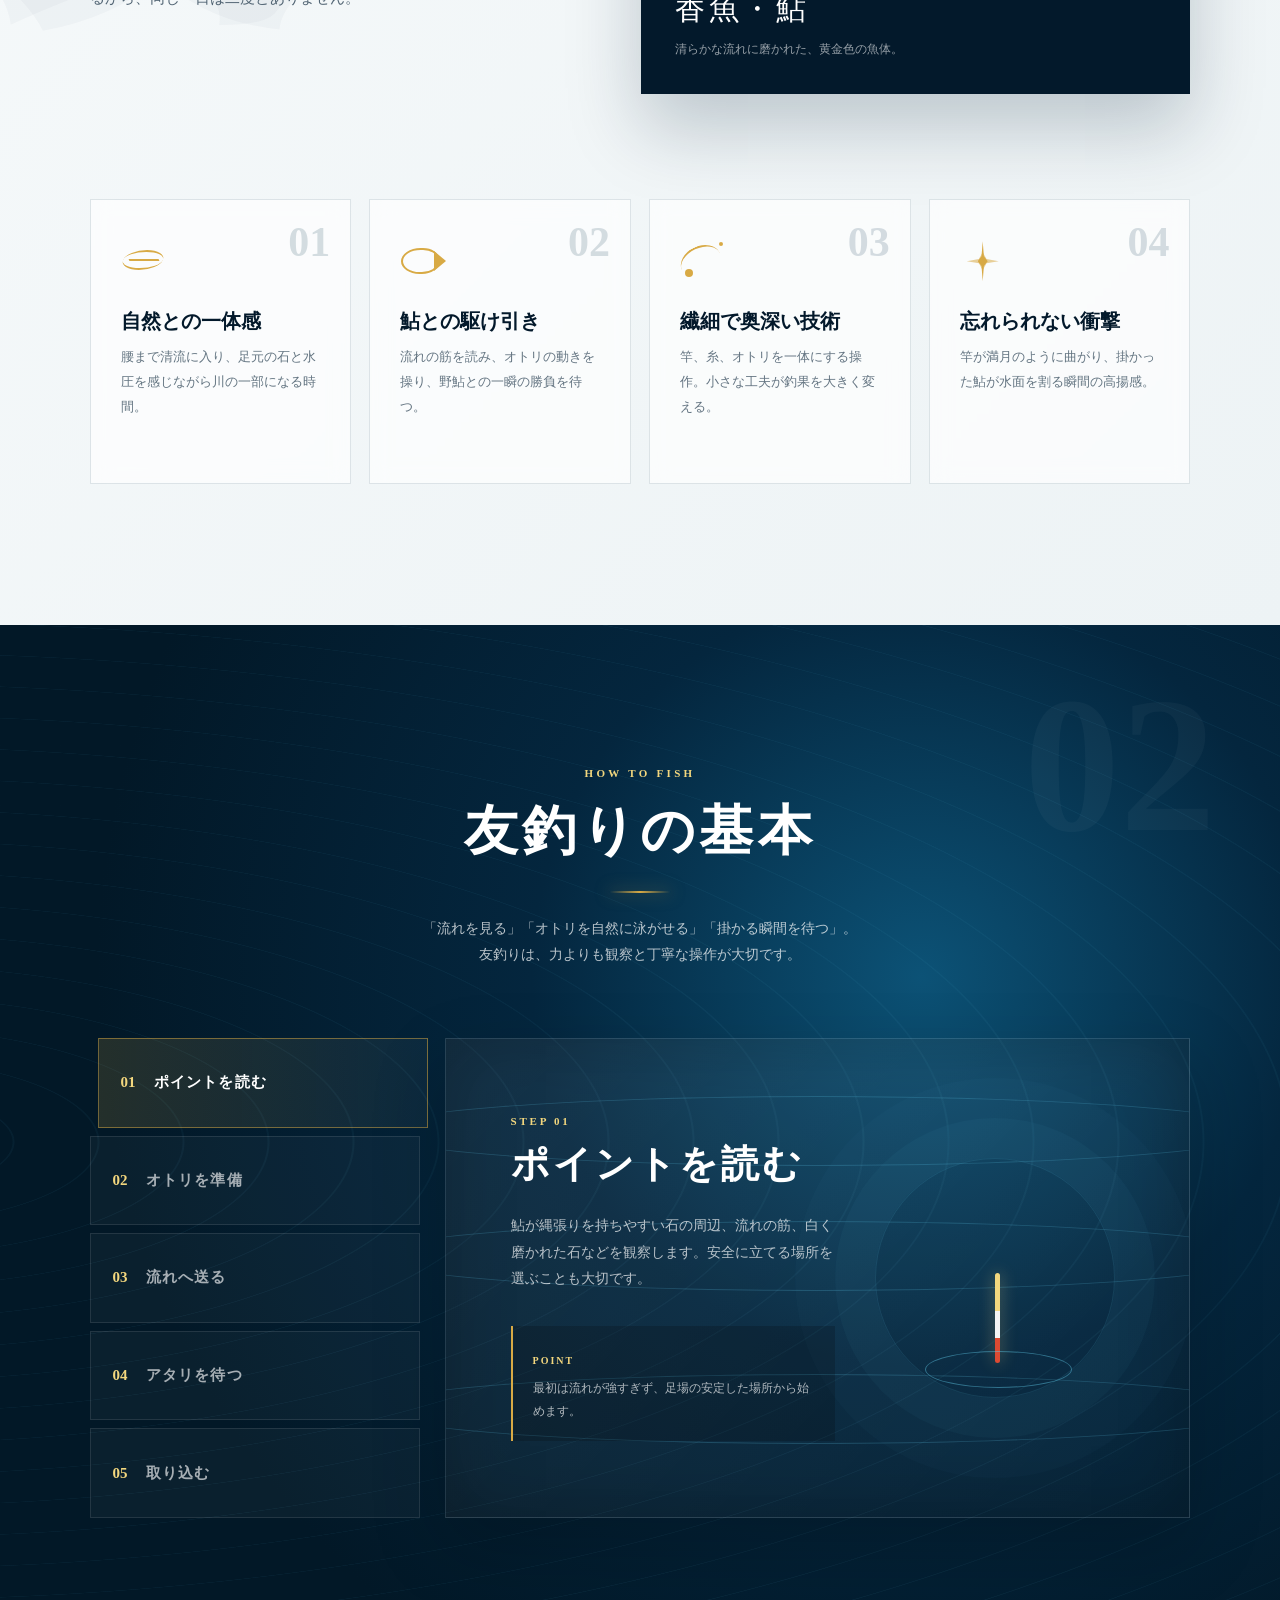
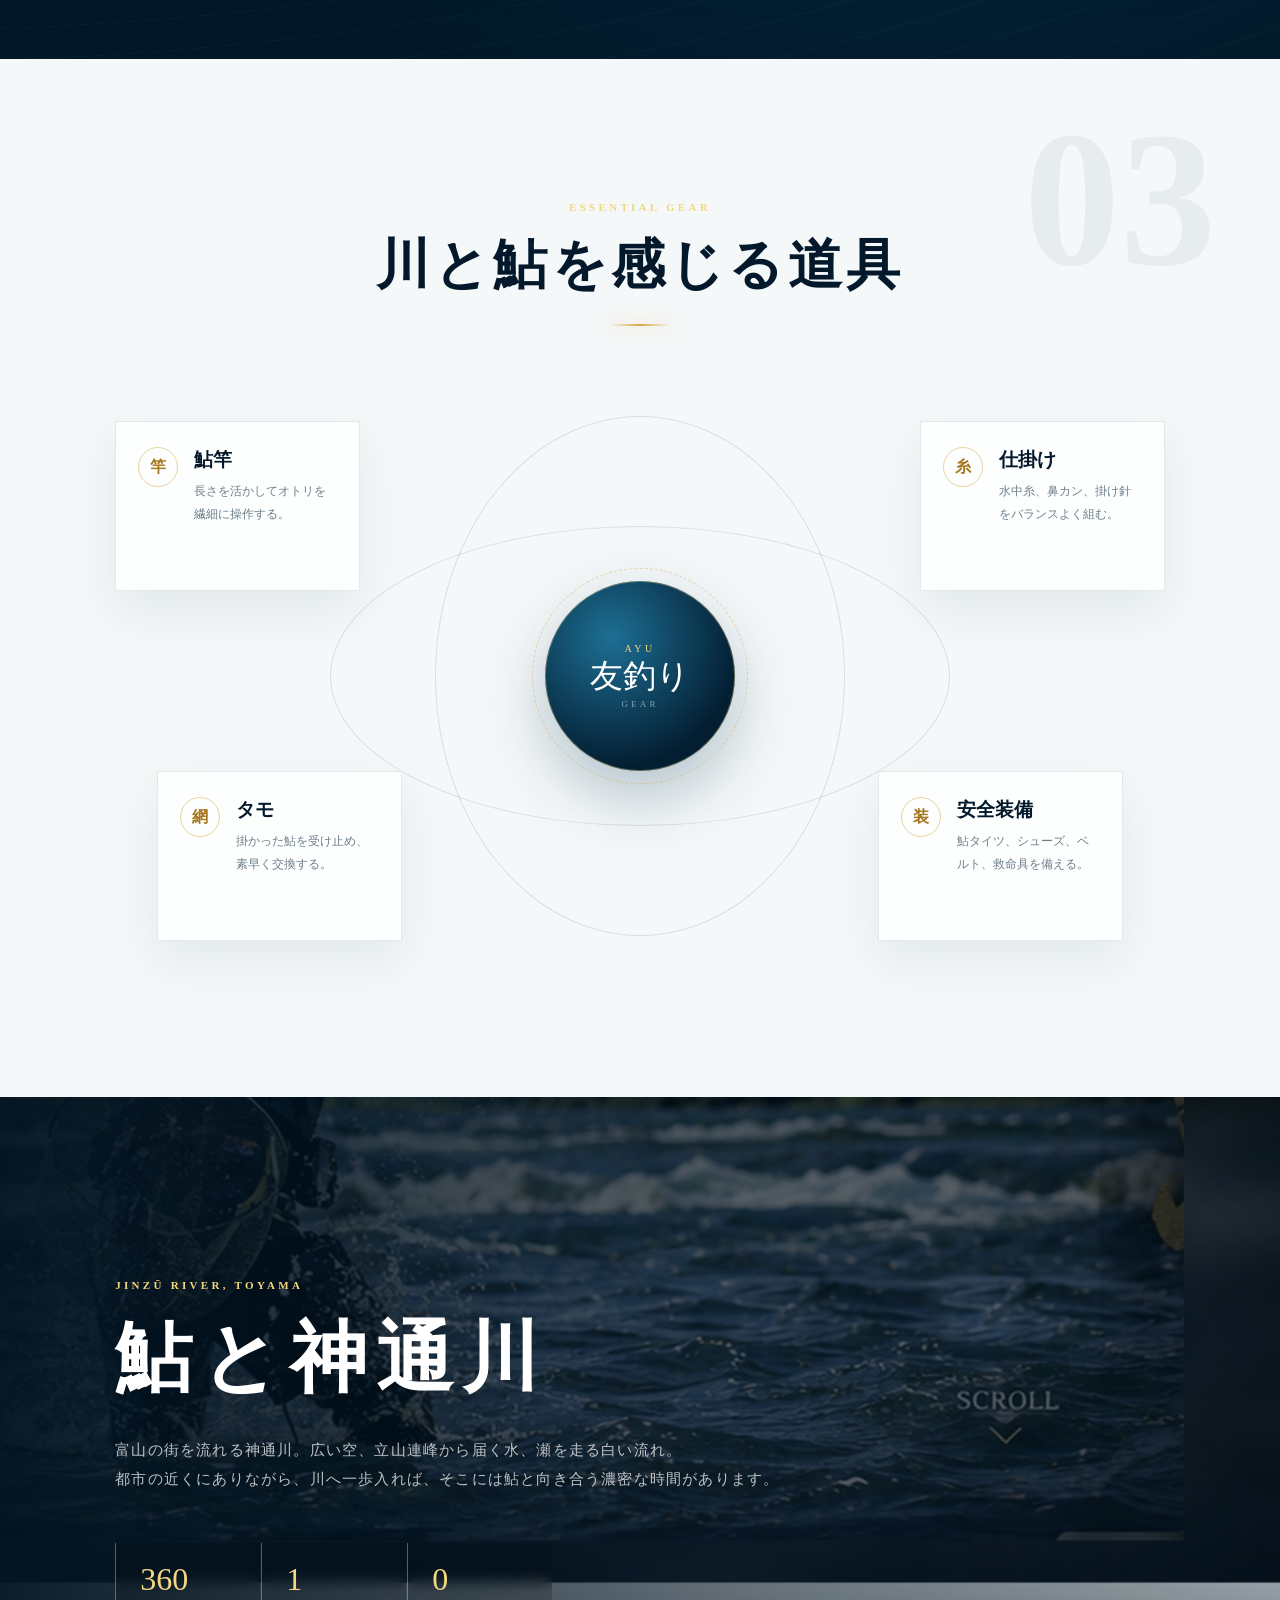
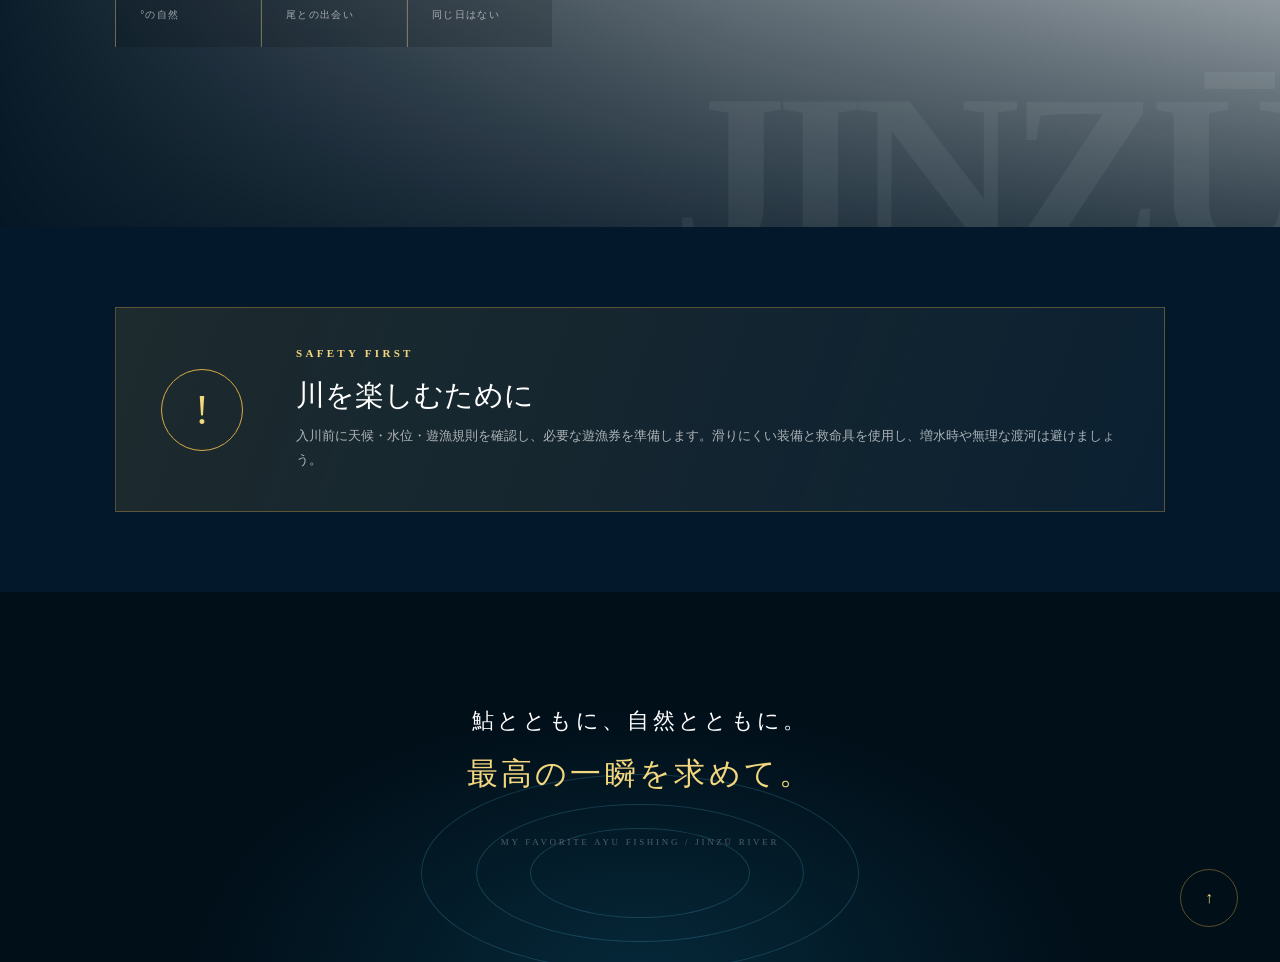
==== commit 6a1f93ee: "Add files via upload" ====
--- a/index.html
+++ b/index.html
@@ -1,969 +1,360 @@
-<!DOCTYPE html>
-<html lang="ja">
-<head>
-    <meta charset="UTF-8">
-    <title>映画『1995年あの頃、裏原宿で』公式サイト風ページ</title>
-    <meta name="viewport" content="width=device-width, initial-scale=1">
-    <meta name="description" content="映画『1995年あの頃、裏原宿で』。90年代半ば、裏原宿で出会ったふたりの青春ラブストーリー。">
-    <style>
-        /* -------------------------
-           Base
-        ------------------------- */
-        * {
-            box-sizing: border-box;
-        }
-
-        body {
-            margin: 0;
-            font-family: -apple-system, BlinkMacSystemFont, "Helvetica Neue", "Segoe UI", "ヒラギノ角ゴ ProN W3", "Hiragino Kaku Gothic ProN", "メイリオ", Meiryo, sans-serif;
-            background: #7b85b6;
-            background: linear-gradient(rgba(253, 16, 166, 0.5),rgba(29, 57, 239, 0.5));
-            background: linear-gradient(rgb(246, 13, 203),rgb(189, 227, 228));
-            color: #f7f7f7;
-            line-height: 1.7;
-        }
-
-        a {
-            color: #ffd54f;
-            text-decoration: none;
-        }
-        a:hover {
-            text-decoration: underline;
-        }
-
-        img {
-            max-width: 100%;
-            height: auto;
-            display: block;
-        }
-
-        .wrapper {
-            max-width: 1080px;
-            margin: 0 auto;
-            padding: 0 16px 64px;
-        }
-
-        /* -------------------------
-           Header / Nav
-        ------------------------- */
-        header {
-            position: fixed;
-            top: 0;
-            left: 0;
-            right: 0;
-            z-index: 100;
-            background: linear-gradient(to bottom, rgba(5,6,11,0.95), rgba(5,6,11,0.2));
-            backdrop-filter: blur(6px);
-        }
-
-        .header-inner {
-            max-width: 1080px;
-            margin: 0 auto;
-            padding: 10px 16px;
-            display: flex;
-            align-items: center;
-            justify-content: space-between;
-        }
-
-        .logo {
-            font-size: 14px;
-            letter-spacing: .15em;
-            text-transform: uppercase;
-            color: #f7f7f7;
-        }
-
-        .nav {
-            display: flex;
-            gap: 18px;
-            font-size: 13px;
-            letter-spacing: .12em;
-        }
-
-        .nav a {
-            position: relative;
-            padding-bottom: 4px;
-        }
-
-        .nav a::after {
-            content: "";
-            position: absolute;
-            left: 0;
-            bottom: 0;
-            width: 0;
-            height: 1px;
-            background: #ffd54f;
-            transition: width 0.25s;
-        }
-
-        .nav a:hover::after {
-            width: 100%;
-        }
-
-        /* -------------------------
-           Hero
-        ------------------------- */
-        .hero {
-            margin-top: 64px;
-            background:
-                radial-gradient(circle at 10% 0%, rgba(255,213,79,0.18) 0, transparent 55%),
-                radial-gradient(circle at 90% 100%, rgba(129,212,250,0.18) 0, transparent 55%),
-                linear-gradient(135deg, #05060b 0%, #12111c 35%, #18182a 75%, #222233 100%);
-            border-bottom: 1px solid rgba(255,255,255,0.06);
-        }
-
-        .hero-inner {
-            max-width: 1080px;
-            margin: 0 auto;
-            padding: 80px 16px 64px;
-            display: grid;
-            /* 左＝画像／右＝テキスト。画像を広めに */
-            grid-template-columns: minmax(0, 1.8fr) minmax(0, 1.2fr);
-            gap: 32px;
-            align-items: center;
-        }
-
-        @media (max-width: 768px) {
-            .hero-inner {
-                grid-template-columns: 1fr;
-                padding-top: 72px;
-            }
-        }
-
-        .hero-copy-eyecatch {
-            font-size: 13px;
-            letter-spacing: .25em;
-            text-transform: uppercase;
-            color: #bdbdbd;
-            margin-bottom: 12px;
-        }
-
-        .hero-title-ja {
-            font-size: 30px;
-            line-height: 1.4;
-            margin: 0 0 8px;
-            letter-spacing: .12em;
-        }
-
-        .hero-subtitle {
-            font-size: 16px;
-            color: #e0e0e0;
-            margin-bottom: 16px;
-        }
-
-        .hero-meta {
-            font-size: 13px;
-            color: #bdbdbd;
-            margin-bottom: 18px;
-        }
-
-        .hero-meta span {
-            display: inline-block;
-            margin-right: 12px;
-        }
-
-        .hero-tagline {
-            font-size: 14px;
-            color: #fce4ec;
-            margin-bottom: 24px;
-        }
-
-        .hero-buttons {
-            display: flex;
-            flex-wrap: wrap;
-            gap: 10px;
-        }
-
-        .btn-main,
-        .btn-sub {
-            display: inline-flex;
-            align-items: center;
-            justify-content: center;
-            padding: 10px 18px;
-            font-size: 13px;
-            border-radius: 999px;
-            border: 1px solid rgba(255,255,255,0.35);
-            text-transform: uppercase;
-            letter-spacing: .16em;
-            background: rgba(5,6,11,0.7);
-        }
-
-        .btn-main {
-            background: linear-gradient(120deg, #ffd54f, #ff8a65);
-            color: #212121;
-            border-color: transparent;
-            font-weight: 600;
-        }
-
-        .btn-main:hover {
-            filter: brightness(1.08);
-            text-decoration: none;
-        }
-
-        .btn-sub:hover {
-            background: rgba(255,255,255,0.08);
-            text-decoration: none;
-        }
-
-        .hero-poster {
-            position: relative;
-            border-radius: 20px;
-            overflow: hidden;
-            margin: 0 auto;
-            max-width: 520px;           /* ポスターを大きめに表示 */
-            box-shadow: 0 18px 40px rgba(0,0,0,0.7);
-        }
-
-        .hero-poster img {
-            width: 100%;
-            height: auto;
-            display: block;
-        }
-
-        /* -------------------------
-           Sections
-        ------------------------- */
-        section {
-            padding: 48px 0;
-            border-bottom: 1px solid rgba(255,255,255,0.04);
-        }
-
-        .section-title {
-            font-size: 18px;
-            letter-spacing: .22em;
-            text-transform: uppercase;
-            margin-bottom: 24px;
-        }
-
-        .section-title span {
-            display: block;
-            font-size: 11px;
-            color: #b0bec5;
-            letter-spacing: .3em;
-            margin-bottom: 4px;
-        }
-
-        .intro-lead {
-            font-size: 16px;
-            margin-bottom: 18px;
-        }
-
-        .intro-text {
-            font-size: 14px;
-            color: #e0e0e0;
-        }
-
-        .two-column {
-            display: grid;
-            grid-template-columns: minmax(0, 2.2fr) minmax(0, 2fr);
-            gap: 32px;
-        }
-
-        @media (max-width: 768px) {
-            .two-column {
-                grid-template-columns: 1fr;
-            }
-        }
-
-        .section-label {
-            font-size: 11px;
-            color: #bdbdbd;
-            text-transform: uppercase;
-            letter-spacing: .24em;
-            margin-bottom: 6px;
-        }
-
-        .story-text p {
-            margin-top: 0;
-            margin-bottom: 12px;
-            font-size: 14px;
-        }
-
-        .story-year {
-            font-size: 13px;
-            color: #b0bec5;
-            margin-bottom: 4px;
-        }
-
-        .story-year strong {
-            font-size: 15px;
-            color: #ffe082;
-        }
-
-        .story-block {
-            margin-bottom: 20px;
-        }
-
-        /* Cast / Staff */
-        .credit-list {
-            display: grid;
-            grid-template-columns: repeat(auto-fit, minmax(220px, 1fr));
-            gap: 18px 32px;
-            font-size: 13px;
-        }
-
-        .credit-list dt {
-            font-weight: 700;
-            margin-bottom: 4px;
-        }
-
-        .credit-list dd {
-            margin: 0 0 10px;
-            color: #e0e0e0;
-        }
-
-        .credit-note {
-            font-size: 11px;
-            color: #b0bec5;
-            margin-top: 10px;
-        }
-
-        .cast-song-intro {
-            margin: 34px 0 16px;
-            max-width: 720px;
-            color: #e7e4d8;
-            font-size: 13px;
-        }
-
-        .cast-song-grid {
-            display: grid;
-            grid-template-columns: repeat(auto-fit, minmax(230px, 1fr));
-            gap: 12px;
-            margin-top: 18px;
-        }
-
-        .cast-song-card {
-            position: relative;
-            min-height: 132px;
-            padding: 16px 16px 15px;
-            border: 1px solid rgba(255,255,255,0.13);
-            border-radius: 8px;
-            background:
-                linear-gradient(135deg, rgba(255,213,79,0.14), rgba(5,6,11,0.15) 38%),
-                rgba(5,6,11,0.54);
-            box-shadow: inset 0 1px 0 rgba(255,255,255,0.06);
-            overflow: hidden;
-        }
-
-        .cast-song-card::before {
-            content: "";
-            position: absolute;
-            left: 0;
-            top: 0;
-            width: 3px;
-            height: 100%;
-            background: linear-gradient(to bottom, #ffd54f, #ff8a65);
-            opacity: .85;
-        }
-
-        .cast-song-role {
-            display: block;
-            margin-bottom: 8px;
-            color: #b0bec5;
-            font-size: 10px;
-            letter-spacing: .22em;
-            text-transform: uppercase;
-        }
-
-        .cast-song-name {
-            margin: 0 0 8px;
-            color: #fff8e1;
-            font-size: 18px;
-            font-weight: 700;
-            letter-spacing: .08em;
-        }
-
-        .cast-song-label {
-            color: #b0bec5;
-            font-size: 11px;
-            letter-spacing: .16em;
-        }
-
-        .cast-song-title {
-            margin: 2px 0 12px;
-            color: #f7f7f7;
-            font-size: 13px;
-        }
-
-        .cast-song-card a {
-            display: inline-flex;
-            align-items: center;
-            color: #ffd54f;
-            font-size: 12px;
-            letter-spacing: .08em;
-        }
-
-        .cast-song-card a::after {
-            content: "→";
-            margin-left: 6px;
-            transition: transform .2s ease;
-        }
-
-        .cast-song-card a:hover {
-            text-decoration: none;
-        }
-
-        .cast-song-card a:hover::after {
-            transform: translateX(3px);
-        }
-
-        /* Trailer / Music / Theater */
-        .video-frame {
-            position: relative;
-            padding-top: 56.25%;
-            border-radius: 10px;
-            overflow: hidden;
-            background: radial-gradient(circle at 50% 0%, rgba(255,255,255,0.07), transparent 60%), #111018;
-            border: 1px solid rgba(255,255,255,0.08);
-        }
-
-        .video-frame-inner {
-            position: absolute;
-            inset: 0;
-            display: flex;
-            align-items: center;
-            justify-content: center;
-            font-size: 13px;
-            color: #b0bec5;
-            text-align: center;
-        }
-
-        .music-list {
-            list-style: none;
-            padding: 0;
-            margin: 0;
-            font-size: 13px;
-        }
-
-        .music-list li {
-            margin-bottom: 10px;
-        }
-
-        .badge {
-            display: inline-block;
-            padding: 2px 8px;
-            font-size: 10px;
-            border-radius: 999px;
-            border: 1px solid rgba(255,255,255,0.4);
-            margin-right: 6px;
-            letter-spacing: .16em;
-            text-transform: uppercase;
-        }
-
-        .theater-box {
-            font-size: 13px;
-            border-radius: 10px;
-            padding: 16px 16px 14px;
-            border: 1px solid rgba(255,255,255,0.1);
-            background: linear-gradient(120deg, rgba(144,202,249,0.16), rgba(255,255,255,0.02));
-        }
-
-        .theater-box p {
-            margin: 0 0 6px;
-        }
-
-        .sns-list {
-            display: flex;
-            flex-wrap: wrap;
-            gap: 10px;
-            font-size: 12px;
-        }
-
-        .sns-chip {
-            border-radius: 999px;
-            padding: 6px 12px;
-            border: 1px solid rgba(255,255,255,0.25);
-            background: rgba(5,6,11,0.8);
-        }
-
-        /* News */
-        .news-list {
-            list-style: none;
-            margin: 0;
-            padding: 0;
-            font-size: 13px;
-        }
-
-        .news-item {
-            padding: 10px 0;
-            border-bottom: 1px solid rgba(255,255,255,0.04);
-        }
-
-        .news-date {
-            font-size: 11px;
-            color: #b0bec5;
-            margin-bottom: 4px;
-        }
-
-        .news-tag {
-            font-size: 10px;
-            border-radius: 999px;
-            padding: 2px 8px;
-            margin-right: 6px;
-            border: 1px solid rgba(255,255,255,0.3);
-        }
-
-        /* Footer */
-        footer {
-            padding: 24px 16px 32px;
-            font-size: 10px;
-            text-align: center;
-            color: #b0bec5;
-        }
-
-        .copy {
-            letter-spacing: .14em;
-            text-transform: uppercase;
-        }
-
-        .page-top {
-            display: inline-block;
-            margin-top: 8px;
-            font-size: 11px;
-        }
-    </style>
-</head>
-<body id="top">
-
-<header>
-    <div class="header-inner">
-        <div class="logo">1995 URAHARA FILM PROJECT</div>
-        <nav class="nav">
-            <a href="#intro">INTRODUCTION</a>
-            <a href="#story">STORY</a>
-            <a href="#cast">CAST</a>
-            <a href="#staff">STAFF</a>
-            <a href="#trailer">TRAILER</a>
-            <a href="#theater">THEATER</a>
-            <a href="#news">NEWS</a>
-        </nav>
-    </div>
-</header>
-
-<!-- Hero -->
-<section class="hero">
-    <div class="hero-inner">
-        <!-- 大きなポスター画像 -->
-        <aside class="hero-poster" aria-label="映画ポスタービジュアル">
-            <img src="movie-web.jpg"
-                 alt="映画『1995年あの頃、裏原宿で』ポスタービジュアル">
-        </aside>
-
-        <!-- テキスト部分 -->
-        <div>
-            <div class="hero-copy-eyecatch">2025 ROADSHOW</div>
-            <h1 class="hero-title-ja">映画『1995年あの頃、裏原宿で』</h1>
-            <div class="hero-subtitle">
-                まだスマホもSNSもなかった時代、<br>
-                世界のすべては、あの小さな路地にあった。
-            </div>
-
-            <div class="hero-meta">
-                <span>監督・脚本： 柴田ユウタ</span>
-                <span>出演： 山本聡 / 中川未来</span>
-            </div>
-
-            <p class="hero-tagline">
-                カセットテープと古着と、夜行バス。<br>
-                1995年、裏原宿で交差したふたりの夏を描くオリジナル青春ラブストーリー。
-            </p>
-
-            <div class="hero-buttons">
-                <a href="#trailer" class="btn-main">本予告を見る</a>
-                <a href="#theater" class="btn-sub">上映劇場情報</a>
-            </div>
-        </div>
-    </div>
-</section>
-
-<div class="wrapper">
-
-    <!-- INTRODUCTION -->
-    <section id="intro">
-        <h2 class="section-title">
-            <span>INTRODUCTION</span>
-            あの路地裏に、すべての「初めて」があった。
-        </h2>
-        <div class="two-column">
-            <div>
-                <p class="intro-lead">
-                    バブルが終わり、まだ「ストリート」という言葉が特別だった頃。<br>
-                    渋谷と原宿のあいだにある小さな路地「裏原宿」は、世界で一番まぶしい場所だった。
-                </p>
-                <p class="intro-text">
-                    本作『1995年あの頃、裏原宿で』は、90年代半ばの東京カルチャーを背景に、
-                    ひとりの青年と、ひとりの少女の「一度きりの夏」を描いた青春ラブストーリーです。<br><br>
-                    フリーペーパーの片隅、ショップのフライヤー、貸しレコード屋の試聴機、
-                    公衆電話のテレホンカード——。<br>
-                    時代の空気を細やかにすくい上げながら、誰もが胸の奥にしまっている
-                    「あの人」「あの場所」「あの音」をそっと呼び覚ましていきます。<br><br>
-                    スマホが鳴ることも通知が光ることもない夜。<br>
-                    ただ、歩く足音と、カセットテープを巻き戻す音だけが聞こえていたあの頃。<br>
-                    もう戻れない時代を、今を生きる私たちのための物語としてスクリーンに焼き付けます。
-                </p>
-            </div>
-            <div>
-                <div class="section-label">COMMENT FROM DIRECTOR</div>
-                <p class="intro-text">
-                    「誰かの『初めて』は、いつだって小さくて、誰にも気づかれない。
-                    でも、その一瞬の重さだけで、人生の向きが変わってしまうことがある。<br><br>
-                    当時をリアルタイムで知っている人には懐かしさを、
-                    知らない世代には『こんな時代があったんだ』という驚きを。<br>
-                    カセットテープのように、少しざらついた手触りのまま届いてほしい。」<br><br>
-                    —— 監督・脚本　柴田ユウタ
-                </p>
-            </div>
-        </div>
-    </section>
-
-    <!-- STORY -->
-    <section id="story">
-        <h2 class="section-title">
-            <span>STORY</span>
-            「またここで会えたら、そのときは名前で呼んで」
-        </h2>
-        <div class="two-column story-text">
-            <div>
-                <div class="story-block">
-                    <div class="story-year"><strong>1995年夏。</strong> 高校を卒業したばかりのタクミは、夜行バスで東京へ出てくる。</div>
-                    <p>
-                        映像専門学校への進学をあきらめ、レンタルビデオ店でバイトをしながら、<br>
-                        「いつか自分の映画を撮る」というぼんやりとした夢だけを胸に抱えていたタクミ。<br>
-                        ある雨の日、裏原宿の小さな古着屋で、彼は一人の少女・ミサキと出会う。
-                    </p>
-                </div>
-                <div class="story-block">
-                    <div class="story-year"><strong>彼女は言う。</strong>「ここは、まだ誰にも見つかってない場所なんだよ」</div>
-                    <p>
-                        流行の一歩手前の服しか置いていない、その店。<br>
-                        カウンターの奥には、ミックステープが詰まったシューズボックス。<br>
-                        ミサキは、タクミのためだけに一本のカセットテープを作り、「また返しに来て」と笑う。<br><br>
-                        それからふたりは、終電のあとにだけ開くコーヒースタンド、
-                        誰もいない代々木公園の朝、閉店後のレコードショップの試聴スペース——<br>
-                        小さな「秘密の場所」を少しずつ共有していく。
-                    </p>
-                </div>
-            </div>
-            <div>
-                <div class="story-block">
-                    <div class="story-year"><strong>しかし、ある日突然。</strong> ミサキは裏原宿から姿を消す。</div>
-                    <p>
-                        置きっぱなしになったカセットテープと、書きかけのフライヤー。<br>
-                        どこにも出てこない彼女の連絡先。<br>
-                        タクミは「最後の一日」を取り戻すように、カメラを片手に街を歩き続ける。<br><br>
-                        それから20年後。<br>
-                        ミュージックビデオの現場で働くようになったタクミのもとに、
-                        一通の古いエアメールが届く。<br>
-                        差出人の名前は、ミサキ。<br>
-                        中には、あの日と同じ曲順で録音された、一本のカセットテープが入っていた——。
-                    </p>
-                </div>
-                <div class="story-block">
-                    <p>
-                        時代をまたいで交錯する、「あの夏」と「いま」。<br>
-                        ふたりが選んだそれぞれの人生と、戻ることのできない路地裏。<br>
-                        タクミが最後に向かうのは、もう地図にも載っていない、あの古着屋の跡地だった。
-                    </p>
-                </div>
-            </div>
-        </div>
-    </section>
-
-    <!-- CAST -->
-    <section id="cast">
-        <h2 class="section-title">
-            <span>CAST</span>
-            キャスト
-        </h2>
-        <dl class="credit-list">
-            <div>
-                <dt>山本 聡</dt>
-                <dd>タクミ：地方から上京し、裏原宿で自分の居場所を探す青年。</dd>
-            </div>
-            <div>
-                <dt>中川 未来</dt>
-                <dd>ミサキ：古着屋で働く少女。誰よりも早く「次のカルチャー」の匂いを嗅ぎ分ける。</dd>
-            </div>
-            <div>
-                <dt>井上 剛</dt>
-                <dd>シンジ：タクミの同郷の友人。上京組の心強い相棒だが、東京に馴染めずにゆれる。</dd>
-            </div>
-            <div>
-                <dt>石田 ゆかり</dt>
-                <dd>ユリ：レコードショップ店員。ミサキと古くからの友人で、ふたりの関係を静かに見守る。</dd>
-            </div>
-            <div>
-                <dt>大森 健</dt>
-                <dd>映画監督・オオモリ：タクミが働く現場のベテラン監督。厳しさの裏に、ささやかな優しさを隠している。</dd>
-            </div>
-            <div>
-                <dt>特別出演</dt>
-                <dd>松田 洋平 / 岩田 彩乃 / 小野 真琴</dd>
-            </div>
-        </dl>
-        <p class="credit-note">
-            ※キャスト表記は五十音順・敬称略です。
-        </p>
-
-        <div class="cast-song-intro">
-            <div class="section-label">CAST PLAYLIST</div>
-            <p>
-                出演者たちが選んだ「好きな歌」。劇中に流れるカセットテープの曲順をめくるように、
-                それぞれの選曲ページへ移動できます。
-            </p>
-        </div>
-
-        <div class="cast-song-grid" aria-label="出演者の好きな歌リンク集">
-            <article class="cast-song-card">
-                <span class="cast-song-role">CAST</span>
-                <h3 class="cast-song-name">高橋</h3>
-                <div class="cast-song-label">好きな歌</div>
-                <p class="cast-song-title">Fishmans</p>
-                <a href="https://yt-takahashi00.github.io/mysite/" target="_blank" rel="noopener">選曲ページを見る</a>
-            </article>
-            <article class="cast-song-card">
-                <span class="cast-song-role">CAST</span>
-                <h3 class="cast-song-name">真力田</h3>
-                <div class="cast-song-label">好きな歌</div>
-                <p class="cast-song-title">宇多田ヒカル</p>
-                <a href="https://naomimakata.github.io/mysite/" target="_blank" rel="noopener">選曲ページを見る</a>
-            </article>
-            <article class="cast-song-card">
-                <span class="cast-song-role">CAST</span>
-                <h3 class="cast-song-name">小川</h3>
-                <div class="cast-song-label">好きな歌</div>
-                <p class="cast-song-title">禁断の多数決</p>
-                <a href="https://ogawahi.github.io/mysite/" target="_blank" rel="noopener">選曲ページを見る</a>
-            </article>
-            <article class="cast-song-card">
-                <span class="cast-song-role">CAST</span>
-                <h3 class="cast-song-name">高松</h3>
-                <div class="cast-song-label">好きな歌</div>
-                <p class="cast-song-title">宇多田ヒカル</p>
-                <a href="https://naho19810523-beep.github.io/mysite/mysong.html" target="_blank" rel="noopener">選曲ページを見る</a>
-            </article>
-            <article class="cast-song-card">
-                <span class="cast-song-role">CAST</span>
-                <h3 class="cast-song-name">窪田</h3>
-                <div class="cast-song-label">好きな歌</div>
-                <p class="cast-song-title">175R</p>
-                <a href="https://khmaa-ops.github.io/mysite/" target="_blank" rel="noopener">選曲ページを見る</a>
-            </article>
-            <article class="cast-song-card">
-                <span class="cast-song-role">CAST</span>
-                <h3 class="cast-song-name">村下</h3>
-                <div class="cast-song-label">好きな歌</div>
-                <p class="cast-song-title">YUKI</p>
-                <a href="https://aya7mido.github.io/mysite/" target="_blank" rel="noopener">選曲ページを見る</a>
-            </article>
-            <article class="cast-song-card">
-                <span class="cast-song-role">CAST</span>
-                <h3 class="cast-song-name">松田</h3>
-                <div class="cast-song-label">好きな歌</div>
-                <p class="cast-song-title">斉藤壮馬</p>
-                <a href="https://taro675.github.io/mysite/" target="_blank" rel="noopener">選曲ページを見る</a>
-            </article>
-            <article class="cast-song-card">
-                <span class="cast-song-role">CAST</span>
-                <h3 class="cast-song-name">富和</h3>
-                <div class="cast-song-label">好きな歌</div>
-                <p class="cast-song-title">THE ALFEE</p>
-                <a href="https://j-fuwa.github.io/mysite/" target="_blank" rel="noopener">選曲ページを見る</a>
-            </article>
-            <article class="cast-song-card">
-                <span class="cast-song-role">CAST</span>
-                <h3 class="cast-song-name">新田</h3>
-                <div class="cast-song-label">好きな歌</div>
-                <p class="cast-song-title">アンジェラ・アキ</p>
-                <a href="https://aya421xx.github.io/mysite/" target="_blank" rel="noopener">選曲ページを見る</a>
-            </article>
-            <article class="cast-song-card">
-                <span class="cast-song-role">CAST</span>
-                <h3 class="cast-song-name">追谷</h3>
-                <div class="cast-song-label">好きな歌</div>
-                <p class="cast-song-title">いきものがかり</p>
-                <a href="https://rutoonsam-01.github.io/mysite/" target="_blank" rel="noopener">選曲ページを見る</a>
-            </article>
-            <article class="cast-song-card">
-                <span class="cast-song-role">CAST</span>
-                <h3 class="cast-song-name">村岡</h3>
-                <div class="cast-song-label">好きな歌</div>
-                <p class="cast-song-title">竹内まりや</p>
-                <a href="https://atsuko260602-art.github.io/mysite/" target="_blank" rel="noopener">選曲ページを見る</a>
-            </article>
-            <article class="cast-song-card">
-                <span class="cast-song-role">CAST</span>
-                <h3 class="cast-song-name">皆川</h3>
-                <div class="cast-song-label">好きな歌</div>
-                <p class="cast-song-title">絢香</p>
-                <a href="https://tminakawa6081-web.github.io/mysong/" target="_blank" rel="noopener">選曲ページを見る</a>
-            </article>
-            <article class="cast-song-card">
-                <span class="cast-song-role">CAST</span>
-                <h3 class="cast-song-name">高杉</h3>
-                <div class="cast-song-label">好きな歌</div>
-                <p class="cast-song-title">SEKAINOOWARI</p>
-                <a href="https://gaoshanjieya-cmyk.github.io/mysite/" target="_blank" rel="noopener">選曲ページを見る</a>
-            </article>
-        </div>
-    </section>
-
-    <!-- STAFF -->
-    <section id="staff">
-        <h2 class="section-title">
-            <span>STAFF</span>
-            スタッフ
-        </h2>
-        <dl class="credit-list">
-            <div>
-                <dt>監督・脚本</dt>
-                <dd>柴田 ユウタ</dd>
-            </div>
-            <div>
-                <dt>撮影</dt>
-                <dd>田島 智久</dd>
-            </div>
-            <div>
-                <dt>照明</dt>
-                <dd>佐伯 亮太</dd>
-            </div>
-            <div>
-                <dt>美術</dt>
-                <dd>青井 ひかる</dd>
-            </div>
-            <div>
-                <dt>衣裳</dt>
-                <dd>川端 マミ</dd>
-            </div>
-            <div>
-                <dt>ヘアメイク</dt>
-                <dd>藤原 あすか</dd>
-            </div>
-            <div>
-                <dt>音楽</dt>
-                <dd>「URAHARA TAPE CLUB」</dd>
-            </div>
-            <div>
-                <dt>主題歌</dt>
-                <dd>「Last Bus to Harajuku」 by Night City Tapes</dd>
-            </div>
-            <div>
-                <dt>配給</dt>
-                <dd>URAHARA PICTURES</dd>
-            </div>
-            <div>
-                <dt>製作</dt>
-                <dd>「1995年あの頃、裏原宿で」製作委員会</dd>
-            </div>
-        </dl>
-    </section>
-
-    <!-- TRAILER / MUSIC -->
-    <section id="trailer">
-        <h2 class="section-title">
-            <span>TRAILER &amp; MUSIC</span>
-            予告編・主題歌
-        </h2>
-        <div class="two-column">
-            <div>
-                <div class="section-label">TRAILER</div>
-                <div class="video-frame">
-                    <!-- 実際にYouTubeなどを埋め込む場合は iframe をここに -->
-                    <div class="video-frame-inner">
-                        本予告（90秒）<br>
-                        ※ここにYouTubeの埋め込みコードを入れてください
-                    </div>
-                </div>
-            </div>
-            <div>
-                <div class="section-label">MUSIC</div>
-                <ul class="music-list">
-                    <li>
-                        <span class="badge">THEME SONG</span>
-                        「Last Bus to Harajuku」 / Night City Tapes
-                    </li>
-                    <li>
-                        <span class="badge">INSERT SONG</span>
-                        「Cassette Summer ’95」 / Urahara Youth
-                    </li>
-                    <li>
-                        <span class="badge">ORIGINAL SCORE</span>
-                        音楽：URAHARA TAPE CLUB
-                    </li>
-                </ul>
-                <p class="credit-note">
-                    ※劇中で使用される楽曲はフィクションです。実在のアーティスト・作品とは関係ありません。
-                </p>
-            </div>
-        </div>
-    </section>
-
-    <!-- THEATER -->
-    <section id="theater">
-        <h2 class="section-title">
-            <span>THEATER</span>
-            上映劇場情報
-        </h2>
-        <div class="two-column">
-            <div>
-                <div class="theater-box">
-                    <p><strong>2025年 秋 全国公開予定</strong></p>
-                    <p>シネマート新宿 / 渋谷シネクイント / テアトル梅田 ほか全国順次ロードショー</p>
-                    <p>※公開劇場は決定次第、本サイトおよび公式SNSにて随時お知らせいたします。</p>
-                </div>
-            </div>
-            <div>
-                <div class="section-label">OFFICIAL SNS</div>
-                <div class="sns-list">
-                    <div class="sns-chip">X（旧Twitter）公式アカウント</div>
-                    <div class="sns-chip">Instagram 公式アカウント</div>
-                    <div class="sns-chip">YouTube 公式チャンネル</div>
-                </div>
-                <p class="credit-note">
-                    ※アカウント名・URLはダミーです。実際に運用する際は各種SNSのリンクを設定してください。
-                </p>
-            </div>
-        </div>
-    </section>
-
-    <!-- NEWS -->
-    <section id="news">
-        <h2 class="section-title">
-            <span>NEWS</span>
-            最新情報
-        </h2>
-        <ul class="news-list">
-            <li class="news-item">
-                <div class="news-date">2025.07.01</div>
-                <div>
-                    <span class="news-tag">INFO</span>
-                    特報映像解禁。公式サイトにてティザー動画を公開しました。
-                </div>
-            </li>
-            <li class="news-item">
-                <div class="news-date">2025.06.15</div>
-                <div>
-                    <span class="news-tag">CAST</span>
-                    主要キャスト発表。山本聡・中川未来ほか出演が決定しました。
-                </div>
-            </li>
-            <li class="news-item">
-                <div class="news-date">2025.05.20</div>
-                <div>
-                    <span class="news-tag">REPORT</span>
-                    裏原宿ロケがクランクアップ。90年代当時の街並みを再現したセットのレポートを公開予定です。
-                </div>
-            </li>
-        </ul>
-    </section>
-
-</div><!-- /.wrapper -->
-
-<footer>
-    <div class="copy">
-        © 2025 「1995年あの頃、裏原宿で」 Film Partners. All Rights Reserved.
-    </div>
-    <a href="#top" class="page-top">▲ PAGE TOP</a>
-</footer>
-
-</body>
-</html>
+<!DOCTYPE html>
+<html lang="ja">
+<head>
+  <meta charset="UTF-8">
+  <meta name="viewport" content="width=device-width, initial-scale=1.0">
+  <meta name="description" content="富山の神通川を舞台に、鮎の友釣りの魅力と釣り方を紹介する動きのあるWebページです。">
+  <title>私の好きな鮎釣り｜鮎と神通川</title>
+  <link rel="stylesheet" href="css/style.css">
+</head>
+<body>
+  <div id="preloader" aria-hidden="true">
+    <div class="loader-fish"><span></span><i></i></div>
+    <p>神通川へ、ようこそ。</p>
+  </div>
+
+  <div class="cursor-dot" aria-hidden="true"></div>
+  <div class="cursor-ring" aria-hidden="true"></div>
+  <div class="scroll-progress" aria-hidden="true"><span></span></div>
+
+  <header class="site-header" id="top">
+    <a class="brand magnetic" href="#top" aria-label="ページ上部へ">
+      <span class="brand-mark">鮎</span>
+      <span class="brand-text">AYU &amp; JINZŪ<br><small>私の好きな鮎釣り</small></span>
+    </a>
+    <button class="menu-toggle" aria-label="メニューを開く" aria-expanded="false">
+      <span></span><span></span><span></span>
+    </button>
+    <nav class="global-nav" aria-label="メインメニュー">
+      <a href="#魅力">友釣りの魅力</a>
+      <a href="#釣り方">釣り方</a>
+      <a href="#道具">道具</a>
+      <a href="#神通川">神通川</a>
+    </nav>
+  </header>
+
+  <main>
+    <section class="hero" id="hero">
+      <canvas id="waterCanvas" aria-hidden="true"></canvas>
+      <div class="hero-bg" aria-hidden="true"></div>
+      <div class="hero-shade" aria-hidden="true"></div>
+      <div class="hero-kana" aria-hidden="true">JINZŪ RIVER / TOYAMA</div>
+      <div class="hero-content">
+        <p class="eyebrow reveal">MY FAVORITE THING</p>
+        <h1 class="hero-title" aria-label="私の好きな鮎釣り">
+          <span class="title-small reveal">私の好きな</span>
+          <span class="title-large reveal delay-1">鮎釣り</span>
+        </h1>
+        <p class="catchcopy reveal delay-2">鮎と神通川</p>
+        <p class="hero-lead reveal delay-3">清流に立ち、流れを読み、鮎と向き合う。<br>一瞬の衝撃と長い余韻が、また川へ私を呼び戻す。</p>
+        <a class="hero-button magnetic reveal delay-4" href="#魅力"><span>魅力を知る</span><b>↓</b></a>
+      </div>
+      <div class="hero-stats" aria-label="鮎釣りの特徴">
+        <div><strong data-count="9">0</strong><span>m級の長竿</span></div>
+        <div><strong data-count="1">0</strong><span>対1の駆け引き</span></div>
+        <div><strong data-count="100">0</strong><span>% 自然体験</span></div>
+      </div>
+      <div class="scroll-cue" aria-hidden="true"><span>SCROLL</span><i></i></div>
+    </section>
+
+    <section class="intro section" id="魅力">
+      <div class="section-number" aria-hidden="true">01</div>
+      <div class="section-heading reveal">
+        <p class="section-kicker">THE CHARM OF TOMOZURI</p>
+        <h2>鮎の友釣りの魅力</h2>
+        <div class="gold-line"></div>
+      </div>
+
+      <div class="intro-grid">
+        <div class="intro-copy reveal">
+          <p class="lead-ja">友釣りは、鮎の<span>縄張り意識</span>を利用する、日本独自の伝統的な釣法です。</p>
+          <p>オトリ鮎を自然な流れへ送り込み、縄張りを守る野鮎が体当たりした瞬間に掛けます。目に見えない水中の動きを想像しながら、竿先と糸から伝わる小さな変化を読み取る。静けさの中に、強烈な駆け引きがあります。</p>
+          <p>川の流れ、石の形、水温、鮎の動き。毎日変わる自然を相手にするから、同じ一日は二度とありません。</p>
+        </div>
+
+        <figure class="fish-card tilt-card reveal delay-1">
+          <div class="image-window">
+            <img src="images/sub.jpg" alt="清流の水面に横たわる美しい鮎の魚体">
+            <span class="shine"></span>
+          </div>
+          <figcaption>
+            <span>天然の造形美</span>
+            <strong>香魚・鮎</strong>
+            <small>清らかな流れに磨かれた、黄金色の魚体。</small>
+          </figcaption>
+        </figure>
+      </div>
+
+      <div class="charm-cards">
+        <article class="charm-card reveal" data-ripple>
+          <span class="card-no">01</span><i class="icon icon-river"></i>
+          <h3>自然との一体感</h3>
+          <p>腰まで清流に入り、足元の石と水圧を感じながら川の一部になる時間。</p>
+        </article>
+        <article class="charm-card reveal delay-1" data-ripple>
+          <span class="card-no">02</span><i class="icon icon-fish"></i>
+          <h3>鮎との駆け引き</h3>
+          <p>流れの筋を読み、オトリの動きを操り、野鮎との一瞬の勝負を待つ。</p>
+        </article>
+        <article class="charm-card reveal delay-2" data-ripple>
+          <span class="card-no">03</span><i class="icon icon-rod"></i>
+          <h3>繊細で奥深い技術</h3>
+          <p>竿、糸、オトリを一体にする操作。小さな工夫が釣果を大きく変える。</p>
+        </article>
+        <article class="charm-card reveal delay-3" data-ripple>
+          <span class="card-no">04</span><i class="icon icon-spark"></i>
+          <h3>忘れられない衝撃</h3>
+          <p>竿が満月のように曲がり、掛かった鮎が水面を割る瞬間の高揚感。</p>
+        </article>
+      </div>
+    </section>
+
+    <section class="method section" id="釣り方">
+      <div class="flow-lines" aria-hidden="true"></div>
+      <div class="section-number" aria-hidden="true">02</div>
+      <div class="section-heading light reveal">
+        <p class="section-kicker">HOW TO FISH</p>
+        <h2>友釣りの基本</h2>
+        <div class="gold-line"></div>
+        <p>「流れを見る」「オトリを自然に泳がせる」「掛かる瞬間を待つ」。<br>友釣りは、力よりも観察と丁寧な操作が大切です。</p>
+      </div>
+
+      <div class="method-layout">
+        <div class="method-tabs reveal" role="tablist" aria-label="友釣りの手順">
+          <button class="method-tab active" role="tab" aria-selected="true" data-step="0"><b>01</b><span>ポイントを読む</span></button>
+          <button class="method-tab" role="tab" aria-selected="false" data-step="1"><b>02</b><span>オトリを準備</span></button>
+          <button class="method-tab" role="tab" aria-selected="false" data-step="2"><b>03</b><span>流れへ送る</span></button>
+          <button class="method-tab" role="tab" aria-selected="false" data-step="3"><b>04</b><span>アタリを待つ</span></button>
+          <button class="method-tab" role="tab" aria-selected="false" data-step="4"><b>05</b><span>取り込む</span></button>
+        </div>
+
+        <div class="method-stage reveal delay-1">
+          <div class="stage-current"><span></span><span></span><span></span></div>
+          <div class="float-animation" aria-hidden="true"><i></i><b></b></div>
+          <div class="stage-text" aria-live="polite">
+            <p class="step-label">STEP <span id="stepNumber">01</span></p>
+            <h3 id="stepTitle">ポイントを読む</h3>
+            <p id="stepBody">鮎が縄張りを持ちやすい石の周辺、流れの筋、白く磨かれた石などを観察します。安全に立てる場所を選ぶことも大切です。</p>
+            <div class="step-tip"><span>POINT</span><p id="stepTip">最初は流れが強すぎず、足場の安定した場所から始めます。</p></div>
+          </div>
+        </div>
+      </div>
+    </section>
+
+    <section class="gear section" id="道具">
+      <div class="section-number" aria-hidden="true">03</div>
+      <div class="section-heading reveal">
+        <p class="section-kicker">ESSENTIAL GEAR</p>
+        <h2>川と鮎を感じる道具</h2>
+        <div class="gold-line"></div>
+      </div>
+      <div class="gear-orbit reveal">
+        <div class="orbit-line one"></div><div class="orbit-line two"></div>
+        <div class="gear-center"><span>AYU</span><b>友釣り</b><small>GEAR</small></div>
+        <article class="gear-item item-1"><i>竿</i><h3>鮎竿</h3><p>長さを活かしてオトリを繊細に操作する。</p></article>
+        <article class="gear-item item-2"><i>糸</i><h3>仕掛け</h3><p>水中糸、鼻カン、掛け針をバランスよく組む。</p></article>
+        <article class="gear-item item-3"><i>網</i><h3>タモ</h3><p>掛かった鮎を受け止め、素早く交換する。</p></article>
+        <article class="gear-item item-4"><i>装</i><h3>安全装備</h3><p>鮎タイツ、シューズ、ベルト、救命具を備える。</p></article>
+      </div>
+    </section>
+
+    <section class="river" id="神通川">
+      <div class="river-parallax" aria-hidden="true"></div>
+      <div class="river-overlay"></div>
+      <div class="river-content reveal">
+        <p class="section-kicker">JINZŪ RIVER, TOYAMA</p>
+        <h2>鮎と神通川</h2>
+        <p>富山の街を流れる神通川。広い空、立山連峰から届く水、瀬を走る白い流れ。<br>都市の近くにありながら、川へ一歩入れば、そこには鮎と向き合う濃密な時間があります。</p>
+        <div class="river-facts">
+          <span><b data-count="360">0</b><small>°の自然</small></span>
+          <span><b data-count="1">0</b><small>尾との出会い</small></span>
+          <span><b data-count="0">0</b><small>同じ日はない</small></span>
+        </div>
+      </div>
+      <div class="river-word" aria-hidden="true">JINZŪ</div>
+    </section>
+
+    <section class="safety section">
+      <div class="safety-box reveal">
+        <span class="safety-mark">!</span>
+        <div>
+          <p class="section-kicker">SAFETY FIRST</p>
+          <h2>川を楽しむために</h2>
+          <p>入川前に天候・水位・遊漁規則を確認し、必要な遊漁券を準備します。滑りにくい装備と救命具を使用し、増水時や無理な渡河は避けましょう。</p>
+        </div>
+      </div>
+    </section>
+  </main>
+
+  <footer class="site-footer">
+    <div class="footer-ripple" aria-hidden="true"></div>
+    <p class="footer-copy">鮎とともに、自然とともに。<br><strong>最高の一瞬を求めて。</strong></p>
+    <p class="footer-small">MY FAVORITE AYU FISHING / JINZŪ RIVER</p>
+    <a class="to-top magnetic" href="#top" aria-label="ページ上部へ戻る">↑</a>
+  </footer>
+
+  <script>
+  (() => {
+    'use strict';
+
+    const $ = (s, p = document) => p.querySelector(s);
+    const $$ = (s, p = document) => [...p.querySelectorAll(s)];
+
+    // Preloader
+    window.addEventListener('load', () => {
+      setTimeout(() => document.body.classList.add('loaded'), 450);
+    });
+
+    // Custom cursor
+    const dot = $('.cursor-dot');
+    const ring = $('.cursor-ring');
+    let mx = innerWidth / 2, my = innerHeight / 2, rx = mx, ry = my;
+    window.addEventListener('pointermove', e => { mx = e.clientX; my = e.clientY; dot.style.transform = `translate(${mx}px,${my}px)`; });
+    const cursorLoop = () => {
+      rx += (mx - rx) * .16; ry += (my - ry) * .16;
+      ring.style.transform = `translate(${rx}px,${ry}px)`;
+      requestAnimationFrame(cursorLoop);
+    };
+    cursorLoop();
+    $$('a, button, [data-ripple], .tilt-card').forEach(el => {
+      el.addEventListener('pointerenter', () => document.body.classList.add('cursor-hover'));
+      el.addEventListener('pointerleave', () => document.body.classList.remove('cursor-hover'));
+    });
+
+    // Header, progress, parallax
+    const header = $('.site-header');
+    const progress = $('.scroll-progress span');
+    const heroBg = $('.hero-bg');
+    const riverBg = $('.river-parallax');
+    const navLinks = $$('.global-nav a');
+    const sections = $$('main section[id]');
+    const onScroll = () => {
+      const y = scrollY;
+      header.classList.toggle('scrolled', y > 45);
+      const max = document.documentElement.scrollHeight - innerHeight;
+      progress.style.width = `${max ? (y / max) * 100 : 0}%`;
+      heroBg.style.transform = `translate3d(0, ${y * .16}px, 0) scale(1.05)`;
+      if (riverBg) {
+        const rect = riverBg.parentElement.getBoundingClientRect();
+        riverBg.style.transform = `translate3d(0, ${-rect.top * .09}px, 0) scale(1.12)`;
+      }
+      let current = '';
+      sections.forEach(sec => { if (sec.getBoundingClientRect().top < innerHeight * .42) current = sec.id; });
+      navLinks.forEach(a => a.classList.toggle('active', a.getAttribute('href') === `#${current}`));
+    };
+    addEventListener('scroll', onScroll, { passive: true }); onScroll();
+
+    // Mobile nav
+    const toggle = $('.menu-toggle');
+    const nav = $('.global-nav');
+    toggle.addEventListener('click', () => {
+      const open = document.body.classList.toggle('menu-open');
+      toggle.setAttribute('aria-expanded', String(open));
+    });
+    navLinks.forEach(a => a.addEventListener('click', () => { document.body.classList.remove('menu-open'); toggle.setAttribute('aria-expanded','false'); }));
+
+    // Reveal and counters
+    const animateCount = el => {
+      if (el.dataset.done) return;
+      el.dataset.done = '1';
+      const target = Number(el.dataset.count);
+      const start = performance.now();
+      const duration = 1150;
+      const tick = now => {
+        const p = Math.min(1, (now - start) / duration);
+        const eased = 1 - Math.pow(1 - p, 3);
+        el.textContent = Math.round(target * eased);
+        if (p < 1) requestAnimationFrame(tick);
+      };
+      requestAnimationFrame(tick);
+    };
+    const observer = new IntersectionObserver(entries => entries.forEach(entry => {
+      if (!entry.isIntersecting) return;
+      entry.target.classList.add('is-visible');
+      $$('[data-count]', entry.target).forEach(animateCount);
+      if (entry.target.matches('[data-count]')) animateCount(entry.target);
+    }), { threshold: .16 });
+    $$('.reveal, .hero-stats, .river-facts').forEach(el => observer.observe(el));
+
+    // Interactive steps
+    const steps = [
+      { title:'ポイントを読む', body:'鮎が縄張りを持ちやすい石の周辺、流れの筋、白く磨かれた石などを観察します。安全に立てる場所を選ぶことも大切です。', tip:'最初は流れが強すぎず、足場の安定した場所から始めます。' },
+      { title:'オトリを準備する', body:'オトリ鮎を弱らせないよう水中で扱い、鼻カンと逆バリを丁寧にセットします。仕掛けが絡んでいないか確認します。', tip:'オトリを手で強く握らず、濡らした手でやさしく扱います。' },
+      { title:'流れへ送り込む', body:'竿の角度と糸の張りを調整し、オトリが自分で泳いでいるようにポイントへ導きます。引きすぎず、自然な姿勢を保ちます。', tip:'オトリの位置を想像し、竿先を小さく動かして流れになじませます。' },
+      { title:'アタリを待つ', body:'野鮎がオトリへ体当たりすると、手元や竿全体に鋭い衝撃が伝わります。慌てず竿を立て、掛かり鮎を流れから浮かせます。', tip:'小さな変化も見逃さず、糸の角度とオトリの動きを観察します。' },
+      { title:'タモへ取り込む', body:'竿の弾力を使い、オトリと掛かり鮎を水面から抜き上げてタモで受けます。掛かった鮎を次のオトリにすると循環が生まれます。', tip:'周囲を確認し、無理に抜かず、竿の力を使って落ち着いて取り込みます。' }
+    ];
+    const tabs = $$('.method-tab');
+    tabs.forEach((tab, i) => tab.addEventListener('click', () => {
+      tabs.forEach(t => { t.classList.remove('active'); t.setAttribute('aria-selected','false'); });
+      tab.classList.add('active'); tab.setAttribute('aria-selected','true');
+      const stage = $('.method-stage'); stage.classList.remove('step-change'); void stage.offsetWidth; stage.classList.add('step-change');
+      $('#stepNumber').textContent = String(i + 1).padStart(2,'0');
+      $('#stepTitle').textContent = steps[i].title;
+      $('#stepBody').textContent = steps[i].body;
+      $('#stepTip').textContent = steps[i].tip;
+    }));
+
+    // 3D tilt
+    $$('.tilt-card').forEach(card => {
+      card.addEventListener('pointermove', e => {
+        const r = card.getBoundingClientRect();
+        const x = (e.clientX - r.left) / r.width - .5;
+        const y = (e.clientY - r.top) / r.height - .5;
+        card.style.transform = `perspective(1100px) rotateY(${x*8}deg) rotateX(${-y*7}deg) translateY(-4px)`;
+      });
+      card.addEventListener('pointerleave', () => card.style.transform = '');
+    });
+
+    // Ripple effect
+    $$('[data-ripple]').forEach(el => el.addEventListener('pointerdown', e => {
+      const r = el.getBoundingClientRect(); const ripple = document.createElement('span');
+      ripple.className = 'click-ripple'; ripple.style.left = `${e.clientX-r.left}px`; ripple.style.top = `${e.clientY-r.top}px`;
+      el.appendChild(ripple); setTimeout(() => ripple.remove(), 700);
+    }));
+
+    // Magnetic buttons
+    $$('.magnetic').forEach(el => {
+      el.addEventListener('pointermove', e => {
+        const r = el.getBoundingClientRect();
+        el.style.transform = `translate(${(e.clientX-r.left-r.width/2)*.08}px, ${(e.clientY-r.top-r.height/2)*.12}px)`;
+      });
+      el.addEventListener('pointerleave', () => el.style.transform = '');
+    });
+
+    // Water particles canvas
+    const canvas = $('#waterCanvas');
+    const ctx = canvas.getContext('2d');
+    let particles = [];
+    const resizeCanvas = () => {
+      const dpr = Math.min(devicePixelRatio || 1, 2);
+      canvas.width = innerWidth*dpr; canvas.height = innerHeight*dpr;
+      canvas.style.width = innerWidth+'px'; canvas.style.height = innerHeight+'px';
+      ctx.setTransform(dpr,0,0,dpr,0,0);
+      particles = Array.from({length: Math.min(85, Math.floor(innerWidth/16))}, () => ({
+        x: Math.random()*innerWidth, y: Math.random()*innerHeight,
+        r: Math.random()*2.2+.3, vx: Math.random()*.25+.04, vy: -(Math.random()*.6+.12),
+        a: Math.random()*.45+.08
+      }));
+    };
+    const drawWater = () => {
+      ctx.clearRect(0,0,innerWidth,innerHeight);
+      particles.forEach(p => {
+        p.x += p.vx; p.y += p.vy;
+        if (p.y < -10 || p.x > innerWidth+10) { p.x = Math.random()*innerWidth; p.y = innerHeight+10; }
+        ctx.beginPath(); ctx.arc(p.x,p.y,p.r,0,Math.PI*2);
+        ctx.fillStyle = `rgba(210,240,255,${p.a})`; ctx.fill();
+      });
+      requestAnimationFrame(drawWater);
+    };
+    resizeCanvas(); drawWater(); addEventListener('resize', resizeCanvas);
+
+    // Smooth anchor scrolling
+    $$('a[href^="#"]').forEach(a => a.addEventListener('click', e => {
+      const target = $(a.getAttribute('href')); if (!target) return;
+      e.preventDefault(); target.scrollIntoView({ behavior:'smooth', block:'start' });
+    }));
+  })();
+  </script>
+</body>
+</html>
--- a/css/style.css
+++ b/css/style.css
@@ -0,0 +1,309 @@
+@charset "UTF-8";
+
+:root {
+  --navy: #03192b;
+  --navy-2: #062a45;
+  --blue: #0d5e86;
+  --aqua: #61c9e9;
+  --white: #f7fbff;
+  --ink: #0b1d2c;
+  --gold: #d8aa45;
+  --gold-light: #f3d77e;
+  --muted: #708392;
+  --serif: "Yu Mincho", "Hiragino Mincho ProN", "Noto Serif JP", serif;
+  --sans: "Yu Gothic", "Hiragino Kaku Gothic ProN", "Noto Sans JP", sans-serif;
+  --ease: cubic-bezier(.22,1,.36,1);
+}
+
+* { box-sizing: border-box; }
+html { scroll-behavior: smooth; }
+body { margin: 0; overflow-x: hidden; color: var(--ink); background: #f4f7f8; font-family: var(--sans); line-height: 1.9; }
+body, a, button { cursor: none; }
+img { display: block; width: 100%; }
+a { color: inherit; text-decoration: none; }
+button { font: inherit; }
+::selection { color: #061827; background: var(--gold-light); }
+
+#preloader { position: fixed; inset: 0; z-index: 9999; display: grid; place-content: center; gap: 28px; text-align: center; color: white; background: radial-gradient(circle at 50% 40%, #0b4165, #021421 72%); transition: opacity .75s var(--ease), visibility .75s; }
+.loaded #preloader { opacity: 0; visibility: hidden; }
+#preloader p { margin: 0; letter-spacing: .28em; font: 500 13px var(--serif); }
+.loader-fish { position: relative; width: 118px; height: 42px; animation: swim 1.45s ease-in-out infinite; }
+.loader-fish span { position: absolute; inset: 2px 23px 2px 5px; border: 2px solid var(--gold-light); border-radius: 55% 45% 48% 52%; transform: skewX(-8deg); }
+.loader-fish span::before { content: ""; position: absolute; right: 13px; top: 10px; width: 4px; height: 4px; border-radius: 50%; background: var(--gold-light); }
+.loader-fish i { position: absolute; right: 0; top: 7px; border-top: 14px solid transparent; border-bottom: 14px solid transparent; border-left: 25px solid var(--gold-light); filter: drop-shadow(0 0 6px rgba(243,215,126,.4)); }
+@keyframes swim { 50% { transform: translateX(18px) rotate(-2deg); } }
+
+.cursor-dot, .cursor-ring { position: fixed; top: 0; left: 0; z-index: 10000; pointer-events: none; border-radius: 50%; transform: translate(-100px,-100px); }
+.cursor-dot { width: 5px; height: 5px; margin: -2.5px 0 0 -2.5px; background: var(--gold-light); }
+.cursor-ring { width: 34px; height: 34px; margin: -17px 0 0 -17px; border: 1px solid rgba(243,215,126,.75); transition: width .25s, height .25s, margin .25s, background .25s; }
+.cursor-hover .cursor-ring { width: 58px; height: 58px; margin: -29px 0 0 -29px; background: rgba(216,170,69,.12); }
+.scroll-progress { position: fixed; z-index: 1001; top: 0; left: 0; width: 100%; height: 3px; }
+.scroll-progress span { display: block; width: 0; height: 100%; background: linear-gradient(90deg, var(--aqua), var(--gold-light)); box-shadow: 0 0 16px var(--aqua); }
+
+.site-header { position: fixed; z-index: 1000; top: 0; left: 0; width: 100%; height: 88px; padding: 0 clamp(24px,5vw,82px); display: flex; align-items: center; justify-content: space-between; color: white; transition: .45s var(--ease); }
+.site-header.scrolled { height: 70px; background: rgba(2,20,34,.86); backdrop-filter: blur(18px); box-shadow: 0 10px 35px rgba(0,0,0,.18); }
+.brand { display: flex; align-items: center; gap: 12px; transition: transform .25s; }
+.brand-mark { display: grid; place-items: center; width: 46px; aspect-ratio: 1; border: 1px solid rgba(243,215,126,.55); color: var(--gold-light); font: 700 24px var(--serif); transform: rotate(45deg); }
+.brand-mark::first-letter { transform: rotate(-45deg); }
+.brand-text { font: 700 12px/1.3 Georgia, serif; letter-spacing: .16em; }
+.brand-text small { font: 400 10px var(--serif); letter-spacing: .12em; opacity: .74; }
+.global-nav { display: flex; gap: clamp(22px,3vw,50px); align-items: center; }
+.global-nav a { position: relative; padding: 9px 0; font-size: 13px; font-weight: 700; letter-spacing: .12em; }
+.global-nav a::after { content: ""; position: absolute; left: 50%; bottom: 0; width: 0; height: 1px; background: var(--gold-light); transition: .35s var(--ease); transform: translateX(-50%); }
+.global-nav a:hover::after, .global-nav a.active::after { width: 100%; }
+.menu-toggle { display: none; border: 0; background: none; width: 42px; padding: 8px; }
+.menu-toggle span { display: block; height: 1px; margin: 7px 0; background: white; transition: .3s; }
+
+.hero { position: relative; min-height: 100svh; overflow: hidden; display: flex; align-items: center; color: white; background: var(--navy); }
+.hero-bg { position: absolute; inset: -5%; background: url('../images/main.jpg') center/cover no-repeat; will-change: transform; }
+.hero-shade { position: absolute; inset: 0; background: linear-gradient(90deg, rgba(1,15,27,.08) 0%, rgba(1,15,27,.2) 43%, rgba(1,15,27,.83) 74%, rgba(1,15,27,.94) 100%), linear-gradient(0deg, rgba(1,15,27,.76), transparent 38%); }
+.hero::after { content: ""; position: absolute; inset: auto 0 0; height: 150px; background: linear-gradient(0deg, var(--navy), transparent); }
+#waterCanvas { position: absolute; z-index: 2; inset: 0; pointer-events: none; mix-blend-mode: screen; opacity: .62; }
+.hero-kana { position: absolute; z-index: 3; top: 50%; left: 4vw; font: 11px Georgia, serif; letter-spacing: .45em; writing-mode: vertical-rl; opacity: .56; transform: translateY(-50%); }
+.hero-content { position: relative; z-index: 4; width: min(720px, 46vw); margin-left: auto; margin-right: clamp(34px,8vw,145px); padding-top: 80px; }
+.eyebrow, .section-kicker { margin: 0 0 14px; color: var(--gold-light); font: 700 11px/1.4 Georgia, serif; letter-spacing: .3em; }
+.hero-title { margin: 0; font-family: var(--serif); font-weight: 600; line-height: .96; }
+.title-small { display: block; padding-left: .15em; font-size: clamp(28px,3vw,50px); letter-spacing: .14em; text-shadow: 0 6px 22px rgba(0,0,0,.3); }
+.title-large { display: block; margin-top: 13px; color: var(--gold-light); font-size: clamp(86px,10vw,168px); letter-spacing: -.04em; text-shadow: 0 8px 26px rgba(0,0,0,.48), 0 0 60px rgba(216,170,69,.12); }
+.catchcopy { display: flex; align-items: center; gap: 18px; margin: 28px 0 22px; font: 500 clamp(23px,2.5vw,38px) var(--serif); letter-spacing: .2em; }
+.catchcopy::before { content: ""; width: 80px; height: 1px; background: linear-gradient(90deg, transparent, var(--gold-light)); }
+.hero-lead { margin: 0 0 34px; color: rgba(255,255,255,.82); font-family: var(--serif); font-size: clamp(14px,1.2vw,17px); letter-spacing: .08em; }
+.hero-button { display: inline-flex; align-items: center; gap: 30px; min-width: 205px; padding: 16px 22px 16px 28px; border: 1px solid rgba(243,215,126,.56); font-size: 13px; font-weight: 700; letter-spacing: .15em; transition: .35s var(--ease); }
+.hero-button b { display: grid; place-items: center; width: 35px; height: 35px; color: var(--navy); background: var(--gold-light); border-radius: 50%; transition: transform .35s; }
+.hero-button:hover { background: rgba(216,170,69,.13); box-shadow: 0 14px 40px rgba(0,0,0,.22); }
+.hero-button:hover b { transform: translateY(4px); }
+.hero-stats { position: absolute; z-index: 4; left: clamp(28px,5vw,85px); bottom: 52px; display: flex; gap: 1px; opacity: 0; transform: translateY(20px); transition: .8s var(--ease) .8s; }
+.hero-stats.is-visible { opacity: 1; transform: none; }
+.hero-stats div { min-width: 128px; padding: 15px 22px; border-left: 1px solid rgba(255,255,255,.19); background: rgba(0,22,38,.25); backdrop-filter: blur(8px); }
+.hero-stats strong { display: block; color: var(--gold-light); font: 500 28px Georgia, serif; }
+.hero-stats span { font-size: 10px; letter-spacing: .13em; opacity: .68; }
+.scroll-cue { position: absolute; z-index: 4; left: 50%; bottom: 35px; display: grid; place-items: center; gap: 10px; transform: translateX(-50%); font: 9px Georgia, serif; letter-spacing: .28em; }
+.scroll-cue i { position: relative; width: 1px; height: 45px; overflow: hidden; background: rgba(255,255,255,.25); }
+.scroll-cue i::after { content: ""; position: absolute; inset: -100% 0 100%; background: white; animation: scrollLine 2s infinite; }
+@keyframes scrollLine { to { transform: translateY(200%); } }
+
+.section { position: relative; padding: clamp(95px,11vw,170px) clamp(24px,7vw,110px); }
+.section-number { position: absolute; right: 5vw; top: 45px; color: rgba(4,43,69,.055); font: 700 clamp(90px,15vw,220px)/1 Georgia, serif; }
+.section-heading { position: relative; z-index: 2; max-width: 730px; margin: 0 auto 70px; text-align: center; }
+.section-heading h2 { margin: 0; color: var(--navy); font: 600 clamp(34px,4.2vw,62px)/1.35 var(--serif); letter-spacing: .08em; }
+.section-heading p:last-child { margin: 22px 0 0; color: rgba(255,255,255,.72); font-size: 14px; }
+.section-heading.light h2 { color: white; }
+.gold-line { width: 62px; height: 2px; margin: 23px auto 0; background: linear-gradient(90deg, transparent, var(--gold), transparent); box-shadow: 0 0 16px rgba(216,170,69,.55); }
+
+.intro { background: linear-gradient(135deg, #f7fafb 0%, #edf3f5 100%); }
+.intro::before { content: "友釣り"; position: absolute; top: 14%; left: -1%; color: rgba(5,47,73,.028); font: 700 24vw/1 var(--serif); writing-mode: vertical-rl; pointer-events: none; }
+.intro-grid { display: grid; grid-template-columns: .9fr 1.1fr; gap: clamp(50px,8vw,135px); align-items: center; max-width: 1270px; margin: 0 auto 105px; }
+.intro-copy { position: relative; }
+.intro-copy::before { content: "“"; position: absolute; left: -45px; top: -55px; color: rgba(216,170,69,.25); font: 150px/1 Georgia, serif; }
+.intro-copy p { color: #516473; font-size: 15px; }
+.intro-copy .lead-ja { margin-top: 0; color: var(--navy); font: 500 clamp(20px,2vw,29px)/1.9 var(--serif); }
+.intro-copy .lead-ja span { color: #9a6c15; box-shadow: inset 0 -7px rgba(216,170,69,.16); }
+.fish-card { position: relative; margin: 0; background: var(--navy); box-shadow: 0 35px 70px rgba(6,34,54,.22); transition: transform .25s ease, box-shadow .4s; transform-style: preserve-3d; }
+.fish-card:hover { box-shadow: 0 45px 80px rgba(6,34,54,.3); }
+.image-window { position: relative; overflow: hidden; aspect-ratio: 16/8.8; }
+.image-window img { height: 100%; object-fit: cover; transition: transform 1.2s var(--ease); }
+.fish-card:hover img { transform: scale(1.05); }
+.shine { position: absolute; inset: 0; background: linear-gradient(112deg, transparent 28%, rgba(255,255,255,.28) 45%, transparent 62%); transform: translateX(-130%); transition: transform 1.1s; }
+.fish-card:hover .shine { transform: translateX(130%); }
+.fish-card figcaption { position: relative; padding: 28px 34px 31px; color: white; border-top: 1px solid rgba(216,170,69,.4); }
+.fish-card figcaption span { display: block; color: var(--gold-light); font: 11px Georgia, serif; letter-spacing: .24em; }
+.fish-card figcaption strong { display: block; margin: 5px 0 3px; font: 500 30px var(--serif); letter-spacing: .12em; }
+.fish-card figcaption small { color: rgba(255,255,255,.58); font-size: 12px; }
+.charm-cards { display: grid; grid-template-columns: repeat(4,1fr); gap: 18px; max-width: 1320px; margin: auto; }
+.charm-card { position: relative; min-height: 285px; padding: 38px 30px; overflow: hidden; border: 1px solid rgba(6,48,73,.12); background: rgba(255,255,255,.66); backdrop-filter: blur(10px); transition: .45s var(--ease); }
+.charm-card::before { content: ""; position: absolute; inset: 0; background: linear-gradient(150deg, transparent 45%, rgba(13,94,134,.07)); opacity: 0; transition: .45s; }
+.charm-card:hover { color: white; border-color: transparent; background: var(--navy-2); transform: translateY(-10px); box-shadow: 0 25px 55px rgba(6,34,54,.2); }
+.charm-card:hover::before { opacity: 1; }
+.card-no { position: absolute; top: 18px; right: 20px; color: rgba(6,48,73,.16); font: 700 42px Georgia, serif; transition: color .4s; }
+.charm-card:hover .card-no { color: rgba(255,255,255,.1); }
+.charm-card h3 { margin: 24px 0 10px; color: var(--navy); font: 600 20px var(--serif); transition: color .4s; }
+.charm-card:hover h3 { color: var(--gold-light); }
+.charm-card p { position: relative; margin: 0; color: #637481; font-size: 13px; transition: color .4s; }
+.charm-card:hover p { color: rgba(255,255,255,.68); }
+.icon { position: relative; display: block; width: 46px; height: 46px; color: var(--gold); }
+.icon::before, .icon::after { content: ""; position: absolute; }
+.icon-river::before { left: 2px; top: 12px; width: 40px; height: 16px; border-top: 2px solid; border-bottom: 2px solid; border-radius: 50%; transform: skewX(-22deg); }
+.icon-river::after { left: 8px; top: 21px; width: 30px; border-top: 2px solid; transform: skewX(25deg); }
+.icon-fish::before { inset: 10px 7px 10px 1px; border: 2px solid; border-radius: 55% 45% 48% 52%; }
+.icon-fish::after { right: 0; top: 13px; border-top: 10px solid transparent; border-bottom: 10px solid transparent; border-left: 12px solid currentColor; }
+.icon-rod::before { width: 42px; height: 30px; border-top: 2px solid; border-radius: 50%; transform: rotate(-25deg); top: 8px; }
+.icon-rod::after { width: 4px; height: 4px; border-radius: 50%; background: currentColor; right: 3px; top: 4px; box-shadow: -32px 29px 0 2px currentColor; }
+.icon-spark::before { inset: 3px 18px; background: currentColor; clip-path: polygon(50% 0,62% 38%,100% 50%,62% 62%,50% 100%,38% 62%,0 50%,38% 38%); }
+.icon-spark::after { inset: 14px 7px; background: currentColor; opacity: .55; clip-path: polygon(50% 0,62% 38%,100% 50%,62% 62%,50% 100%,38% 62%,0 50%,38% 38%); }
+.click-ripple { position: absolute; width: 10px; height: 10px; border-radius: 50%; background: rgba(97,201,233,.35); transform: translate(-50%,-50%); animation: ripple .7s ease-out forwards; pointer-events: none; }
+@keyframes ripple { to { width: 420px; height: 420px; opacity: 0; } }
+
+.method { overflow: hidden; color: white; background: radial-gradient(circle at 72% 34%, #0c5276 0%, #04263e 34%, #021827 72%); }
+.method::before { content: ""; position: absolute; inset: 0; opacity: .16; background-image: linear-gradient(rgba(255,255,255,.03) 1px, transparent 1px), linear-gradient(90deg, rgba(255,255,255,.03) 1px, transparent 1px); background-size: 60px 60px; mask-image: linear-gradient(to bottom, black, transparent); }
+.method .section-number { color: rgba(255,255,255,.035); }
+.flow-lines { position: absolute; inset: 0; opacity: .22; background: repeating-radial-gradient(ellipse at -10% 50%, transparent 0 55px, rgba(97,201,233,.22) 56px 57px, transparent 58px 85px); animation: flowMove 14s linear infinite; }
+@keyframes flowMove { to { transform: translateX(85px); } }
+.method-layout { position: relative; z-index: 2; display: grid; grid-template-columns: 330px 1fr; gap: 25px; max-width: 1240px; margin: auto; }
+.method-tabs { display: grid; gap: 8px; }
+.method-tab { display: flex; align-items: center; gap: 18px; width: 100%; padding: 18px 22px; color: rgba(255,255,255,.64); text-align: left; border: 1px solid rgba(255,255,255,.1); background: rgba(255,255,255,.035); transition: .35s var(--ease); }
+.method-tab b { color: var(--gold-light); font: 600 15px Georgia, serif; }
+.method-tab span { font: 600 15px var(--serif); letter-spacing: .08em; }
+.method-tab:hover, .method-tab.active { color: white; border-color: rgba(216,170,69,.5); background: linear-gradient(90deg, rgba(216,170,69,.16), rgba(255,255,255,.04)); transform: translateX(8px); }
+.method-stage { position: relative; min-height: 480px; overflow: hidden; border: 1px solid rgba(255,255,255,.11); background: linear-gradient(135deg, rgba(255,255,255,.07), rgba(255,255,255,.015)); box-shadow: inset 0 0 70px rgba(0,0,0,.22), 0 28px 70px rgba(0,0,0,.18); }
+.stage-current { position: absolute; inset: 0; overflow: hidden; }
+.stage-current span { position: absolute; left: -10%; width: 120%; height: 70px; border: 1px solid rgba(97,201,233,.21); border-radius: 50%; animation: current 8s ease-in-out infinite; }
+.stage-current span:nth-child(1) { top: 12%; }
+.stage-current span:nth-child(2) { top: 38%; animation-delay: -2s; }
+.stage-current span:nth-child(3) { top: 70%; animation-delay: -5s; }
+@keyframes current { 50% { transform: translateX(8%) scaleY(1.35); opacity: .35; } }
+.float-animation { position: absolute; right: 10%; top: 50%; width: 240px; height: 240px; transform: translateY(-50%); }
+.float-animation i { position: absolute; left: 50%; top: 48%; width: 5px; height: 90px; background: linear-gradient(var(--gold-light) 0 42%, #f4f4f4 42% 72%, #dd4a32 72%); border-radius: 5px; box-shadow: 0 0 16px rgba(243,215,126,.45); animation: floatBob 2.4s ease-in-out infinite; }
+.float-animation i::after { content: ""; position: absolute; left: -70px; top: 78px; width: 145px; height: 35px; border: 1px solid rgba(97,201,233,.45); border-radius: 50%; animation: waterRing 2.4s ease-out infinite; }
+.float-animation b { position: absolute; inset: 0; border: 1px solid rgba(97,201,233,.12); border-radius: 50%; box-shadow: 0 0 0 40px rgba(97,201,233,.03), 0 0 0 80px rgba(97,201,233,.018); }
+@keyframes floatBob { 50% { transform: translateY(18px) rotate(4deg); } }
+@keyframes waterRing { from { transform: scale(.35); opacity: 0; } 35% { opacity: 1; } to { transform: scale(1.55); opacity: 0; } }
+.stage-text { position: relative; z-index: 3; width: 55%; padding: 65px 20px 60px 65px; }
+.step-label { color: var(--gold-light); font: 600 11px Georgia, serif; letter-spacing: .25em; }
+.stage-text h3 { margin: 12px 0 22px; font: 600 clamp(30px,3vw,48px) var(--serif); letter-spacing: .08em; }
+.stage-text > p:not(.step-label) { color: rgba(255,255,255,.7); font-size: 14px; }
+.step-tip { margin-top: 34px; padding: 18px 20px; border-left: 2px solid var(--gold); background: rgba(0,0,0,.18); }
+.step-tip span { color: var(--gold-light); font: 700 10px Georgia, serif; letter-spacing: .2em; }
+.step-tip p { margin: 3px 0 0; color: rgba(255,255,255,.68); font-size: 12px; }
+.step-change .stage-text { animation: textFlash .55s var(--ease); }
+@keyframes textFlash { from { opacity: 0; transform: translateY(18px); } }
+
+.gear { overflow: hidden; min-height: 900px; background: #f5f8f9; }
+.gear-orbit { position: relative; max-width: 1050px; height: 560px; margin: 35px auto 0; }
+.orbit-line { position: absolute; left: 50%; top: 50%; border: 1px solid rgba(9,83,119,.14); border-radius: 50%; transform: translate(-50%,-50%); }
+.orbit-line.one { width: 620px; height: 300px; animation: orbitPulse 6s ease-in-out infinite; }
+.orbit-line.two { width: 410px; height: 520px; animation: orbitPulse 6s ease-in-out -3s infinite; }
+@keyframes orbitPulse { 50% { opacity: .4; transform: translate(-50%,-50%) scale(1.04); } }
+.gear-center { position: absolute; left: 50%; top: 50%; z-index: 2; width: 190px; aspect-ratio: 1; display: grid; place-content: center; text-align: center; color: white; border-radius: 50%; background: radial-gradient(circle at 35% 30%, #1d6f94, #031d31 72%); box-shadow: 0 25px 65px rgba(5,53,79,.28), inset 0 0 0 1px rgba(243,215,126,.35); transform: translate(-50%,-50%); }
+.gear-center::after { content: ""; position: absolute; inset: -13px; border: 1px dashed rgba(216,170,69,.46); border-radius: 50%; animation: spin 18s linear infinite; }
+@keyframes spin { to { transform: rotate(360deg); } }
+.gear-center span { color: var(--gold-light); font: 10px Georgia, serif; letter-spacing: .35em; }
+.gear-center b { font: 500 33px var(--serif); }
+.gear-center small { color: rgba(255,255,255,.5); font: 9px Georgia, serif; letter-spacing: .35em; }
+.gear-item { position: absolute; width: 245px; min-height: 170px; padding: 25px 25px 23px 78px; border: 1px solid rgba(4,47,72,.1); background: rgba(255,255,255,.83); box-shadow: 0 20px 45px rgba(9,52,75,.08); transition: .45s var(--ease); }
+.gear-item:hover { transform: translateY(-8px); box-shadow: 0 28px 65px rgba(9,52,75,.16); }
+.gear-item i { position: absolute; left: 22px; top: 25px; display: grid; place-items: center; width: 40px; height: 40px; color: #a6761d; border: 1px solid rgba(216,170,69,.5); border-radius: 50%; font: 600 16px var(--serif); }
+.gear-item h3 { margin: 0 0 7px; color: var(--navy); font: 600 19px var(--serif); }
+.gear-item p { margin: 0; color: #6d7e89; font-size: 12px; }
+.item-1 { left: 0; top: 25px; }
+.item-2 { right: 0; top: 25px; }
+.item-3 { left: 4%; bottom: 15px; }
+.item-4 { right: 4%; bottom: 15px; }
+
+.river { position: relative; min-height: 730px; overflow: hidden; display: flex; align-items: center; color: white; }
+.river-parallax { position: absolute; inset: -12%; background: url('../images/main.jpg') center bottom/cover no-repeat; filter: saturate(.82) brightness(.72); will-change: transform; }
+.river-overlay { position: absolute; inset: 0; background: linear-gradient(90deg, rgba(2,20,34,.95), rgba(2,20,34,.45) 58%, rgba(2,20,34,.18)), linear-gradient(0deg, rgba(2,20,34,.76), transparent 50%); }
+.river-content { position: relative; z-index: 2; width: min(720px, 80vw); margin-left: clamp(24px,9vw,150px); }
+.river-content h2 { margin: 0 0 25px; font: 600 clamp(46px,6vw,80px) var(--serif); letter-spacing: .12em; }
+.river-content > p:not(.section-kicker) { color: rgba(255,255,255,.73); font-family: var(--serif); font-size: 15px; letter-spacing: .08em; }
+.river-facts { display: flex; gap: 1px; margin-top: 50px; opacity: 0; transform: translateY(18px); transition: .8s var(--ease) .2s; }
+.river-facts.is-visible { opacity: 1; transform: none; }
+.river-facts span { min-width: 145px; padding: 18px 24px; border-left: 1px solid rgba(243,215,126,.4); background: rgba(0,0,0,.14); backdrop-filter: blur(7px); }
+.river-facts b { display: block; color: var(--gold-light); font: 500 32px Georgia, serif; }
+.river-facts small { color: rgba(255,255,255,.58); font-size: 10px; letter-spacing: .13em; }
+.river-word { position: absolute; right: -2vw; bottom: -5vw; color: rgba(255,255,255,.055); font: 700 18vw/1 Georgia, serif; letter-spacing: -.05em; }
+
+.safety { padding-top: 80px; padding-bottom: 80px; background: var(--navy); }
+.safety-box { display: grid; grid-template-columns: 100px 1fr; gap: 35px; align-items: center; max-width: 1050px; margin: auto; padding: 38px 45px; color: white; border: 1px solid rgba(216,170,69,.35); background: linear-gradient(110deg, rgba(216,170,69,.12), rgba(255,255,255,.03)); }
+.safety-mark { display: grid; place-items: center; width: 82px; height: 82px; color: var(--gold-light); border: 1px solid var(--gold); border-radius: 50%; font: 500 42px Georgia, serif; }
+.safety-box h2 { margin: 0 0 8px; font: 500 29px var(--serif); }
+.safety-box p:last-child { margin: 0; color: rgba(255,255,255,.65); font-size: 13px; }
+
+.site-footer { position: relative; min-height: 370px; overflow: hidden; display: grid; place-content: center; text-align: center; color: white; background: #010f19; }
+.site-footer::before { content: ""; position: absolute; inset: 0; opacity: .22; background: radial-gradient(ellipse at 50% 105%, #1682ac 0, transparent 50%); }
+.footer-ripple { position: absolute; left: 50%; top: 76%; width: 220px; height: 90px; border: 1px solid rgba(97,201,233,.2); border-radius: 50%; transform: translate(-50%,-50%); animation: footerRipple 4s ease-out infinite; }
+.footer-ripple::before, .footer-ripple::after { content: ""; position: absolute; inset: -25px -55px; border: inherit; border-radius: inherit; animation: footerRipple 4s ease-out -1.2s infinite; }
+.footer-ripple::after { inset: -55px -110px; animation-delay: -2.4s; }
+@keyframes footerRipple { 50% { opacity: .18; transform: scale(1.25); } }
+.footer-copy { position: relative; z-index: 2; margin: 0; font: 400 22px/2 var(--serif); letter-spacing: .15em; }
+.footer-copy strong { color: var(--gold-light); font-size: 31px; font-weight: 500; }
+.footer-small { position: relative; z-index: 2; margin-top: 32px; color: rgba(255,255,255,.3); font: 9px Georgia, serif; letter-spacing: .3em; }
+.to-top { position: absolute; z-index: 3; right: 42px; bottom: 35px; display: grid; place-items: center; width: 58px; height: 58px; color: var(--gold-light); border: 1px solid rgba(216,170,69,.4); border-radius: 50%; transition: .3s; }
+.to-top:hover { background: rgba(216,170,69,.12); }
+
+.reveal { opacity: 0; transform: translateY(34px); transition: opacity .9s var(--ease), transform .9s var(--ease); }
+.reveal.delay-1 { transition-delay: .12s; }
+.reveal.delay-2 { transition-delay: .24s; }
+.reveal.delay-3 { transition-delay: .36s; }
+.reveal.delay-4 { transition-delay: .48s; }
+.reveal.is-visible, .hero .reveal { opacity: 1; transform: none; }
+body:not(.loaded) .hero .reveal { opacity: 0; transform: translateY(35px); }
+.loaded .hero .reveal { transition-delay: .3s; }
+.loaded .hero .delay-1 { transition-delay: .45s; }
+.loaded .hero .delay-2 { transition-delay: .6s; }
+.loaded .hero .delay-3 { transition-delay: .75s; }
+.loaded .hero .delay-4 { transition-delay: .9s; }
+
+@media (max-width: 980px) {
+  body, a, button { cursor: auto; }
+  .cursor-dot, .cursor-ring { display: none; }
+  .site-header { height: 72px; }
+  .menu-toggle { display: block; position: relative; z-index: 3; }
+  .global-nav { position: fixed; inset: 0; display: grid; place-content: center; gap: 22px; text-align: center; background: rgba(2,20,34,.97); opacity: 0; visibility: hidden; transform: translateY(-15px); transition: .4s var(--ease); }
+  .global-nav a { font-size: 18px; }
+  .menu-open .global-nav { opacity: 1; visibility: visible; transform: none; }
+  .menu-open .menu-toggle span:nth-child(1) { transform: translateY(8px) rotate(45deg); }
+  .menu-open .menu-toggle span:nth-child(2) { opacity: 0; }
+  .menu-open .menu-toggle span:nth-child(3) { transform: translateY(-8px) rotate(-45deg); }
+  .hero { min-height: 900px; align-items: flex-end; }
+  .hero-bg { background-position: 30% center; }
+  .hero-shade { background: linear-gradient(0deg, rgba(1,15,27,.97) 0%, rgba(1,15,27,.52) 66%, rgba(1,15,27,.18)); }
+  .hero-content { width: auto; margin: 0 7vw 210px; padding: 0; }
+  .title-large { font-size: clamp(82px,18vw,138px); }
+  .hero-stats { left: 7vw; right: 7vw; bottom: 80px; }
+  .hero-stats div { flex: 1; min-width: 0; }
+  .scroll-cue { display: none; }
+  .intro-grid { grid-template-columns: 1fr; }
+  .charm-cards { grid-template-columns: repeat(2,1fr); }
+  .method-layout { grid-template-columns: 1fr; }
+  .method-tabs { grid-template-columns: repeat(5,1fr); gap: 5px; }
+  .method-tab { justify-content: center; padding: 15px 8px; }
+  .method-tab span { display: none; }
+  .method-tab:hover, .method-tab.active { transform: translateY(-4px); }
+  .gear-orbit { transform: scale(.88); }
+}
+
+@media (max-width: 680px) {
+  .brand-text { display: none; }
+  .brand-mark { width: 40px; }
+  .section { padding-left: 20px; padding-right: 20px; }
+  .hero { min-height: 820px; }
+  .hero-bg { background-position: 25% center; }
+  .hero-content { margin: 0 23px 190px; }
+  .eyebrow { margin-bottom: 9px; }
+  .title-small { font-size: 27px; }
+  .title-large { margin-top: 8px; font-size: 82px; }
+  .catchcopy { margin: 20px 0 16px; font-size: 23px; }
+  .catchcopy::before { width: 42px; }
+  .hero-lead { font-size: 13px; }
+  .hero-stats { left: 18px; right: 18px; bottom: 54px; }
+  .hero-stats div { padding: 10px 8px; text-align: center; }
+  .hero-stats strong { font-size: 22px; }
+  .hero-stats span { font-size: 8px; }
+  .section-heading { margin-bottom: 48px; }
+  .intro-grid { gap: 45px; margin-bottom: 60px; }
+  .intro-copy::before { display: none; }
+  .fish-card figcaption { padding: 20px; }
+  .charm-cards { grid-template-columns: 1fr; }
+  .charm-card { min-height: 230px; }
+  .method-stage { min-height: 570px; }
+  .stage-text { width: 100%; padding: 42px 26px 230px; }
+  .float-animation { top: auto; right: 50%; bottom: 15px; transform: translateX(50%) scale(.72); }
+  .gear { min-height: auto; }
+  .gear-orbit { height: auto; display: grid; gap: 12px; transform: none; }
+  .orbit-line, .gear-center { display: none; }
+  .gear-item { position: relative; inset: auto; width: 100%; }
+  .river { min-height: 680px; }
+  .river-content { width: auto; margin: 0 23px; }
+  .river-content h2 { font-size: 48px; }
+  .river-facts span { min-width: 0; flex: 1; padding: 13px 10px; }
+  .river-facts b { font-size: 25px; }
+  .safety-box { grid-template-columns: 1fr; padding: 30px 25px; }
+  .safety-mark { width: 60px; height: 60px; }
+  .footer-copy { font-size: 17px; }
+  .footer-copy strong { font-size: 24px; }
+  .to-top { right: 18px; bottom: 18px; }
+}
+
+@media (prefers-reduced-motion: reduce) {
+  *, *::before, *::after { animation-duration: .01ms !important; animation-iteration-count: 1 !important; scroll-behavior: auto !important; transition-duration: .01ms !important; }
+}
